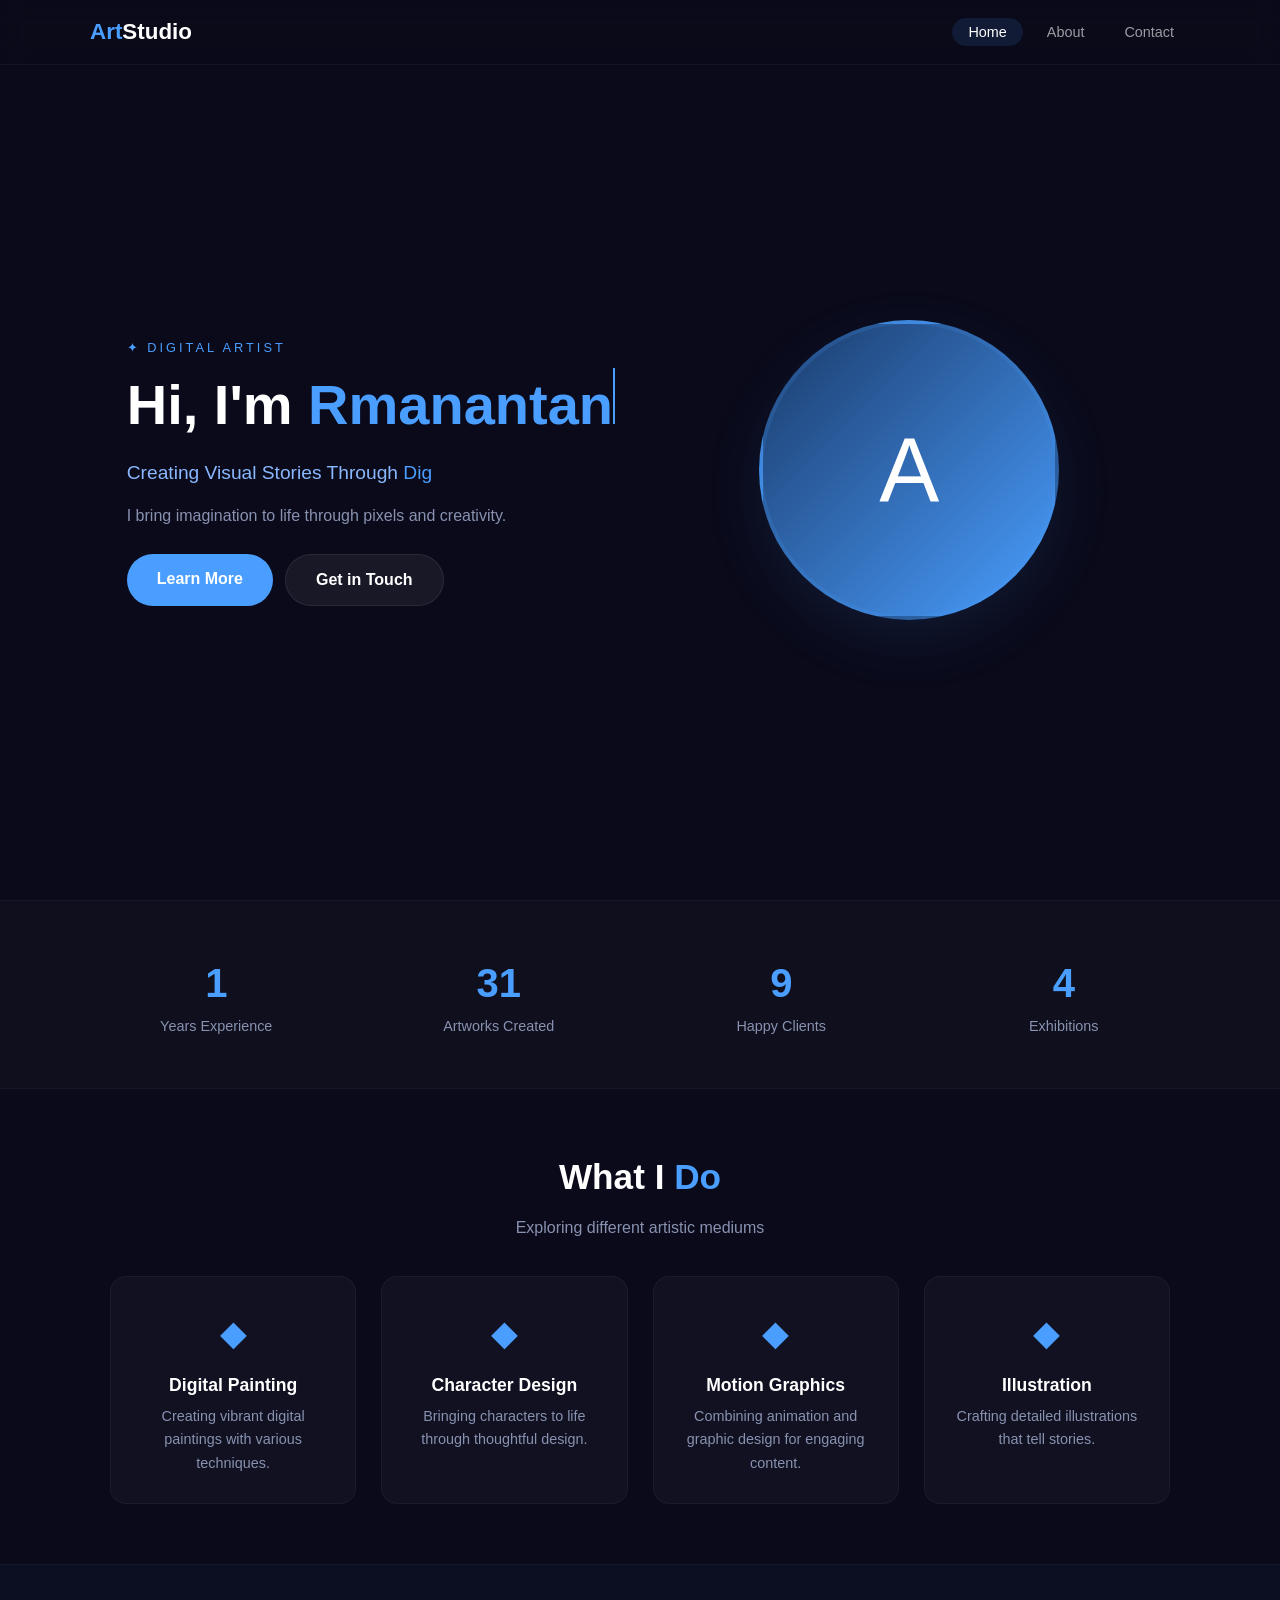
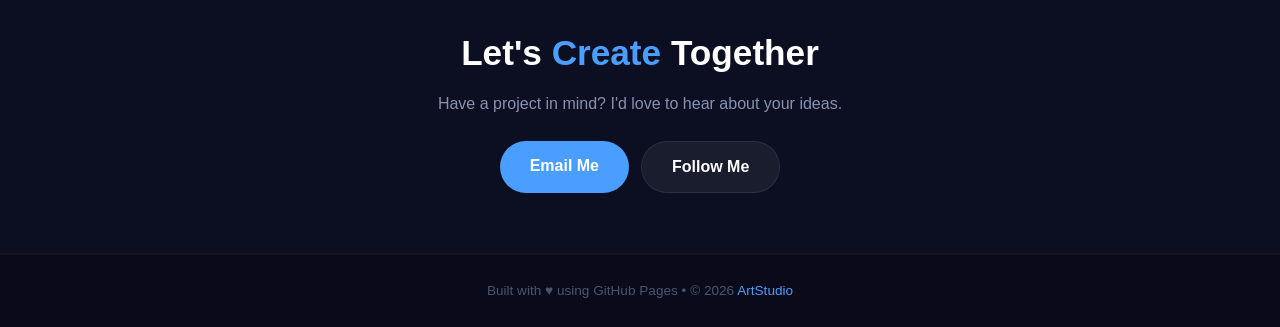
==== index.html @ ec9c3b17 "index.html" ====
<!DOCTYPE html>
<html lang="en">
<head>
    <meta charset="UTF-8" />
    <meta name="viewport" content="width=device-width, initial-scale=1.0"/>
    <title>Digital Artist</title>
    <style>
        /* ===== RESET ===== */
        * { margin: 0; padding: 0; box-sizing: border-box; }
        body {
            font-family: 'Segoe UI', sans-serif;
            background: #0a0a1a;
            color: #fff;
            line-height: 1.6;
        }
        a { text-decoration: none; color: #fff; }
        .container { max-width: 1100px; margin: 0 auto; padding: 0 20px; }

        /* ===== SCROLLBAR ===== */
        ::-webkit-scrollbar { width: 6px; }
        ::-webkit-scrollbar-thumb { background: #4a9eff; border-radius: 10px; }

        /* ===== LOADER ===== */
        .loader {
            position: fixed; inset: 0;
            background: #0a0a1a;
            display: flex; justify-content: center; align-items: center;
            z-index: 9999;
            transition: opacity 0.6s;
        }
        .loader.hidden { opacity: 0; pointer-events: none; }
        .loader span {
            width: 40px; height: 40px;
            border: 3px solid rgba(74,158,255,0.1);
            border-top-color: #4a9eff;
            border-radius: 50%;
            animation: spin 0.8s linear infinite;
        }
        @keyframes spin { to { transform: rotate(360deg); } }

        /* ===== NAV ===== */
        .navbar {
            position: fixed; top: 0; width: 100%;
            padding: 14px 30px;
            background: rgba(10,10,26,0.9);
            backdrop-filter: blur(12px);
            border-bottom: 1px solid rgba(255,255,255,0.04);
            z-index: 100;
            transition: 0.3s;
        }
        .navbar.scrolled { background: rgba(10,10,26,0.98); }
        .nav { display: flex; justify-content: space-between; align-items: center; max-width: 1100px; margin: 0 auto; }
        .logo { font-size: 1.4em; font-weight: 700; }
        .logo span { color: #4a9eff; }
        .nav-links { display: flex; gap: 8px; list-style: none; }
        .nav-links a {
            padding: 6px 16px;
            border-radius: 50px;
            color: rgba(255,255,255,0.6);
            transition: 0.3s;
            font-size: 0.9em;
        }
        .nav-links a:hover, .nav-links a.active {
            color: #fff;
            background: rgba(74,158,255,0.12);
        }

        /* ===== SCROLL PROGRESS ===== */
        .progress {
            position: fixed; top: 0; left: 0;
            width: 0; height: 2px;
            background: #4a9eff;
            z-index: 101;
        }

        /* ===== REVEAL ===== */
        .reveal {
            opacity: 0;
            transform: translateY(30px);
            transition: all 0.6s ease;
        }
        .reveal.visible { opacity: 1; transform: translateY(0); }

        /* ===== FLOAT ===== */
        .float { animation: float 6s ease-in-out infinite; }
        @keyframes float { 0%,100% { transform: translateY(0); } 50% { transform: translateY(-15px); } }

        /* ===== TYPING ===== */
        .cursor {
            display: inline-block;
            width: 2px; height: 1em;
            background: #4a9eff;
            animation: blink 0.8s step-end infinite;
        }
        @keyframes blink { 0%,100% { opacity:1; } 50% { opacity:0; } }

        /* ===== HERO ===== */
        .hero {
            min-height: 100vh;
            display: flex; align-items: center;
            padding: 100px 20px 60px;
        }
        .hero-grid {
            display: grid;
            grid-template-columns: 1fr 1fr;
            gap: 50px;
            align-items: center;
            max-width: 1100px;
            margin: 0 auto;
        }
        .hero h1 { font-size: 3.5em; }
        .hero h1 span { color: #4a9eff; }
        .hero .sub { color: #8ab8ff; font-size: 1.2em; margin: 8px 0 15px; }
        .hero p { color: #8892b0; max-width: 450px; }
        .hero .btns { display: flex; gap: 12px; margin-top: 25px; flex-wrap: wrap; }
        .btn {
            padding: 12px 30px;
            border-radius: 50px;
            font-weight: 600;
            transition: 0.3s;
            display: inline-block;
            border: none;
            cursor: pointer;
        }
        .btn-primary { background: #4a9eff; color: #fff; }
        .btn-primary:hover { transform: translateY(-3px); box-shadow: 0 10px 30px rgba(74,158,255,0.3); }
        .btn-secondary { background: rgba(255,255,255,0.06); color: #fff; border: 1px solid rgba(255,255,255,0.08); }
        .btn-secondary:hover { background: rgba(255,255,255,0.12); transform: translateY(-3px); }
        .avatar {
            width: 300px; height: 300px;
            border-radius: 50%;
            background: linear-gradient(135deg, #1a3a6a, #4a9eff);
            display: flex; justify-content: center; align-items: center;
            font-size: 90px; color: #fff;
            border: 4px solid rgba(74,158,255,0.15);
            box-shadow: 0 20px 60px rgba(74,158,255,0.1);
            margin: 0 auto;
        }

        /* ===== STATS ===== */
        .stats {
            padding: 50px 20px;
            background: rgba(255,255,255,0.02);
            border-top: 1px solid rgba(255,255,255,0.03);
            border-bottom: 1px solid rgba(255,255,255,0.03);
        }
        .stats-grid {
            display: grid;
            grid-template-columns: repeat(4, 1fr);
            gap: 30px;
            max-width: 1100px;
            margin: 0 auto;
            text-align: center;
        }
        .stats-grid h2 { font-size: 2.5em; color: #4a9eff; }
        .stats-grid p { color: #8892b0; font-size: 0.9em; }

        /* ===== FEATURES ===== */
        .features {
            padding: 60px 20px;
            max-width: 1100px;
            margin: 0 auto;
        }
        .features h2 { text-align: center; font-size: 2.2em; margin-bottom: 10px; }
        .features h2 span { color: #4a9eff; }
        .features .sub { text-align: center; color: #8892b0; margin-bottom: 35px; }
        .features-grid {
            display: grid;
            grid-template-columns: repeat(auto-fit, minmax(220px, 1fr));
            gap: 25px;
        }
        .feature {
            background: rgba(255,255,255,0.03);
            padding: 28px;
            border-radius: 16px;
            text-align: center;
            border: 1px solid rgba(255,255,255,0.04);
            transition: 0.3s;
        }
        .feature:hover { transform: translateY(-4px); border-color: rgba(74,158,255,0.15); }
        .feature .icon { font-size: 2.2em; display: block; margin-bottom: 10px; color: #4a9eff; }
        .feature h3 { font-size: 1.1em; margin-bottom: 6px; }
        .feature p { color: #8892b0; font-size: 0.9em; }

        /* ===== CTA ===== */
        .cta {
            padding: 60px 20px;
            background: rgba(74,158,255,0.03);
            border-top: 1px solid rgba(255,255,255,0.03);
            border-bottom: 1px solid rgba(255,255,255,0.03);
            text-align: center;
        }
        .cta h2 { font-size: 2.2em; }
        .cta h2 span { color: #4a9eff; }
        .cta p { color: #8892b0; max-width: 600px; margin: 10px auto 25px; }
        .cta .btns { display: flex; gap: 12px; justify-content: center; flex-wrap: wrap; }

        /* ===== FOOTER ===== */
        footer {
            text-align: center;
            padding: 25px;
            color: #495670;
            font-size: 0.85em;
            border-top: 1px solid rgba(255,255,255,0.03);
        }
        footer a { color: #4a9eff; }

        /* ===== RESPONSIVE ===== */
        @media (max-width: 768px) {
            .hero-grid { grid-template-columns: 1fr; text-align: center; }
            .hero h1 { font-size: 2.5em; }
            .hero p { margin: 0 auto; }
            .hero .btns { justify-content: center; }
            .avatar { width: 200px; height: 200px; font-size: 60px; }
            .stats-grid { grid-template-columns: repeat(2, 1fr); }
            .nav { flex-direction: column; gap: 10px; }
            .nav-links a { padding: 4px 12px; font-size: 0.8em; }
        }
        @media (max-width: 480px) {
            .hero h1 { font-size: 2em; }
            .avatar { width: 160px; height: 160px; font-size: 45px; }
            .stats-grid { grid-template-columns: 1fr; }
            .features-grid { grid-template-columns: 1fr; }
            .hero .btns { flex-direction: column; align-items: center; }
            .hero .btns .btn { width: 100%; max-width: 220px; text-align: center; }
            .cta .btns { flex-direction: column; align-items: center; }
            .cta .btns .btn { width: 100%; max-width: 220px; text-align: center; }
        }
    </style>
</head>
<body>

    <!-- ===== LOADER ===== -->
    <div class="loader" id="loader"><span></span></div>

    <!-- ===== PROGRESS ===== -->
    <div class="progress" id="progress"></div>

    <!-- ===== NAV ===== -->
    <nav class="navbar" id="navbar">
        <div class="nav">
            <a href="index.html" class="logo"><span>Art</span>Studio</a>
            <ul class="nav-links">
                <li><a href="index.html" class="active">Home</a></li>
                <li><a href="#about">About</a></li>
                <li><a href="#contact">Contact</a></li>
            </ul>
        </div>
    </nav>

    <!-- ===== HERO ===== -->
    <section class="hero" id="home">
        <div class="hero-grid">
            <div>
                <span style="color:#4a9eff;font-size:0.8em;letter-spacing:3px;">✦ DIGITAL ARTIST</span>
                <h1>Hi, I'm <span id="name">Rmanantan</span><span class="cursor"></span></h1>
                <p class="sub">Creating Visual Stories Through <span style="color:#4a9eff;" id="role">Digital Art</span></p>
                <p>I bring imagination to life through pixels and creativity.</p>
                <div class="btns">
                    <a href="#about" class="btn btn-primary">Learn More</a>
                    <a href="#contact" class="btn btn-secondary">Get in Touch</a>
                </div>
            </div>
            <div>
                <div class="avatar float">A</div>
            </div>
        </div>
    </section>

    <!-- ===== STATS ===== -->
    <section class="stats reveal">
        <div class="stats-grid">
            <div><h2 class="counter" data-target="5">0</h2><p>Years Experience</p></div>
            <div><h2 class="counter" data-target="120">0</h2><p>Artworks Created</p></div>
            <div><h2 class="counter" data-target="35">0</h2><p>Happy Clients</p></div>
            <div><h2 class="counter" data-target="18">0</h2><p>Exhibitions</p></div>
        </div>
    </section>

    <!-- ===== FEATURES ===== -->
    <section class="features reveal" id="about">
        <h2>What I <span>Do</span></h2>
        <p class="sub">Exploring different artistic mediums</p>
        <div class="features-grid">
            <div class="feature"><span class="icon">◆</span><h3>Digital Painting</h3><p>Creating vibrant digital paintings with various techniques.</p></div>
            <div class="feature"><span class="icon">◆</span><h3>Character Design</h3><p>Bringing characters to life through thoughtful design.</p></div>
            <div class="feature"><span class="icon">◆</span><h3>Motion Graphics</h3><p>Combining animation and graphic design for engaging content.</p></div>
            <div class="feature"><span class="icon">◆</span><h3>Illustration</h3><p>Crafting detailed illustrations that tell stories.</p></div>
        </div>
    </section>

    <!-- ===== CTA ===== -->
    <section class="cta reveal" id="contact">
        <h2>Let's <span>Create</span> Together</h2>
        <p>Have a project in mind? I'd love to hear about your ideas.</p>
        <div class="btns">
            <a href="mailto:your.email@gmail.com" class="btn btn-primary">Email Me</a>
            <a href="https://instagram.com/yourusername" target="_blank" class="btn btn-secondary">Follow Me</a>
        </div>
    </section>

    <!-- ===== FOOTER ===== -->
    <footer>
        <p>Built with &hearts; using GitHub Pages &bull; &copy; 2026 <a href="index.html">ArtStudio</a></p>
    </footer>

    <!-- ============================================
    JAVASCRIPT
    ============================================ -->
    <script>
        // ===== LOADER =====
        window.addEventListener('load', () => {
            setTimeout(() => document.getElementById('loader').classList.add('hidden'), 800);
            initCounters();
            initReveal();
            initTyping();
        });

        // ===== SCROLL PROGRESS & NAV =====
        window.addEventListener('scroll', () => {
            const scrollTop = window.scrollY;
            const docHeight = document.documentElement.scrollHeight - window.innerHeight;
            document.getElementById('progress').style.width = (scrollTop / docHeight * 100) + '%';
            document.getElementById('navbar').classList.toggle('scrolled', scrollTop > 50);
        });

        // ===== TYPING EFFECT =====
        function initTyping() {
            const nameEl = document.getElementById('name');
            const roleEl = document.getElementById('role');
            const nameText = 'Rmanantan';
            const roleText = 'Digital Art';
            let ni = 0, ri = 0;
            nameEl.textContent = '';
            roleEl.textContent = '';
            function typeName() {
                if (ni < nameText.length) {
                    nameEl.textContent += nameText[ni++];
                    setTimeout(typeName, 100);
                } else {
                    setTimeout(typeRole, 300);
                }
            }
            function typeRole() {
                if (ri < roleText.length) {
                    roleEl.textContent += roleText[ri++];
                    setTimeout(typeRole, 80);
                }
            }
            typeName();
        }

        // ===== COUNTERS =====
        function initCounters() {
            const counters = document.querySelectorAll('.counter');
            let animated = false;
            function animate() {
                if (animated) return;
                const stats = document.querySelector('.stats');
                if (stats.getBoundingClientRect().top < window.innerHeight * 0.8) {
                    animated = true;
                    counters.forEach(c => {
                        const target = parseInt(c.dataset.target);
                        const duration = 2000;
                        const start = performance.now();
                        function update(time) {
                            const elapsed = time - start;
                            const progress = Math.min(elapsed / duration, 1);
                            c.textContent = Math.floor(progress * target).toLocaleString();
                            if (progress < 1) requestAnimationFrame(update);
                            else c.textContent = target.toLocaleString();
                        }
                        requestAnimationFrame(update);
                    });
                }
            }
            window.addEventListener('scroll', animate);
            window.addEventListener('load', animate);
        }

        // ===== REVEAL =====
        function initReveal() {
            const els = document.querySelectorAll('.reveal');
            function check() {
                els.forEach(el => {
                    if (el.getBoundingClientRect().top < window.innerHeight * 0.85) {
                        el.classList.add('visible');
                    }
                });
            }
            window.addEventListener('scroll', check);
            window.addEventListener('load', check);
        }

        // ===== SMOOTH SCROLL =====
        document.querySelectorAll('a[href^="#"]').forEach(a => {
            a.addEventListener('click', e => {
                e.preventDefault();
                const target = document.querySelector(a.getAttribute('href'));
                if (target) target.scrollIntoView({ behavior: 'smooth' });
            });
        });

        console.log('🎨 Digital Artist Portfolio loaded!');
    </script>
</body>
</html>
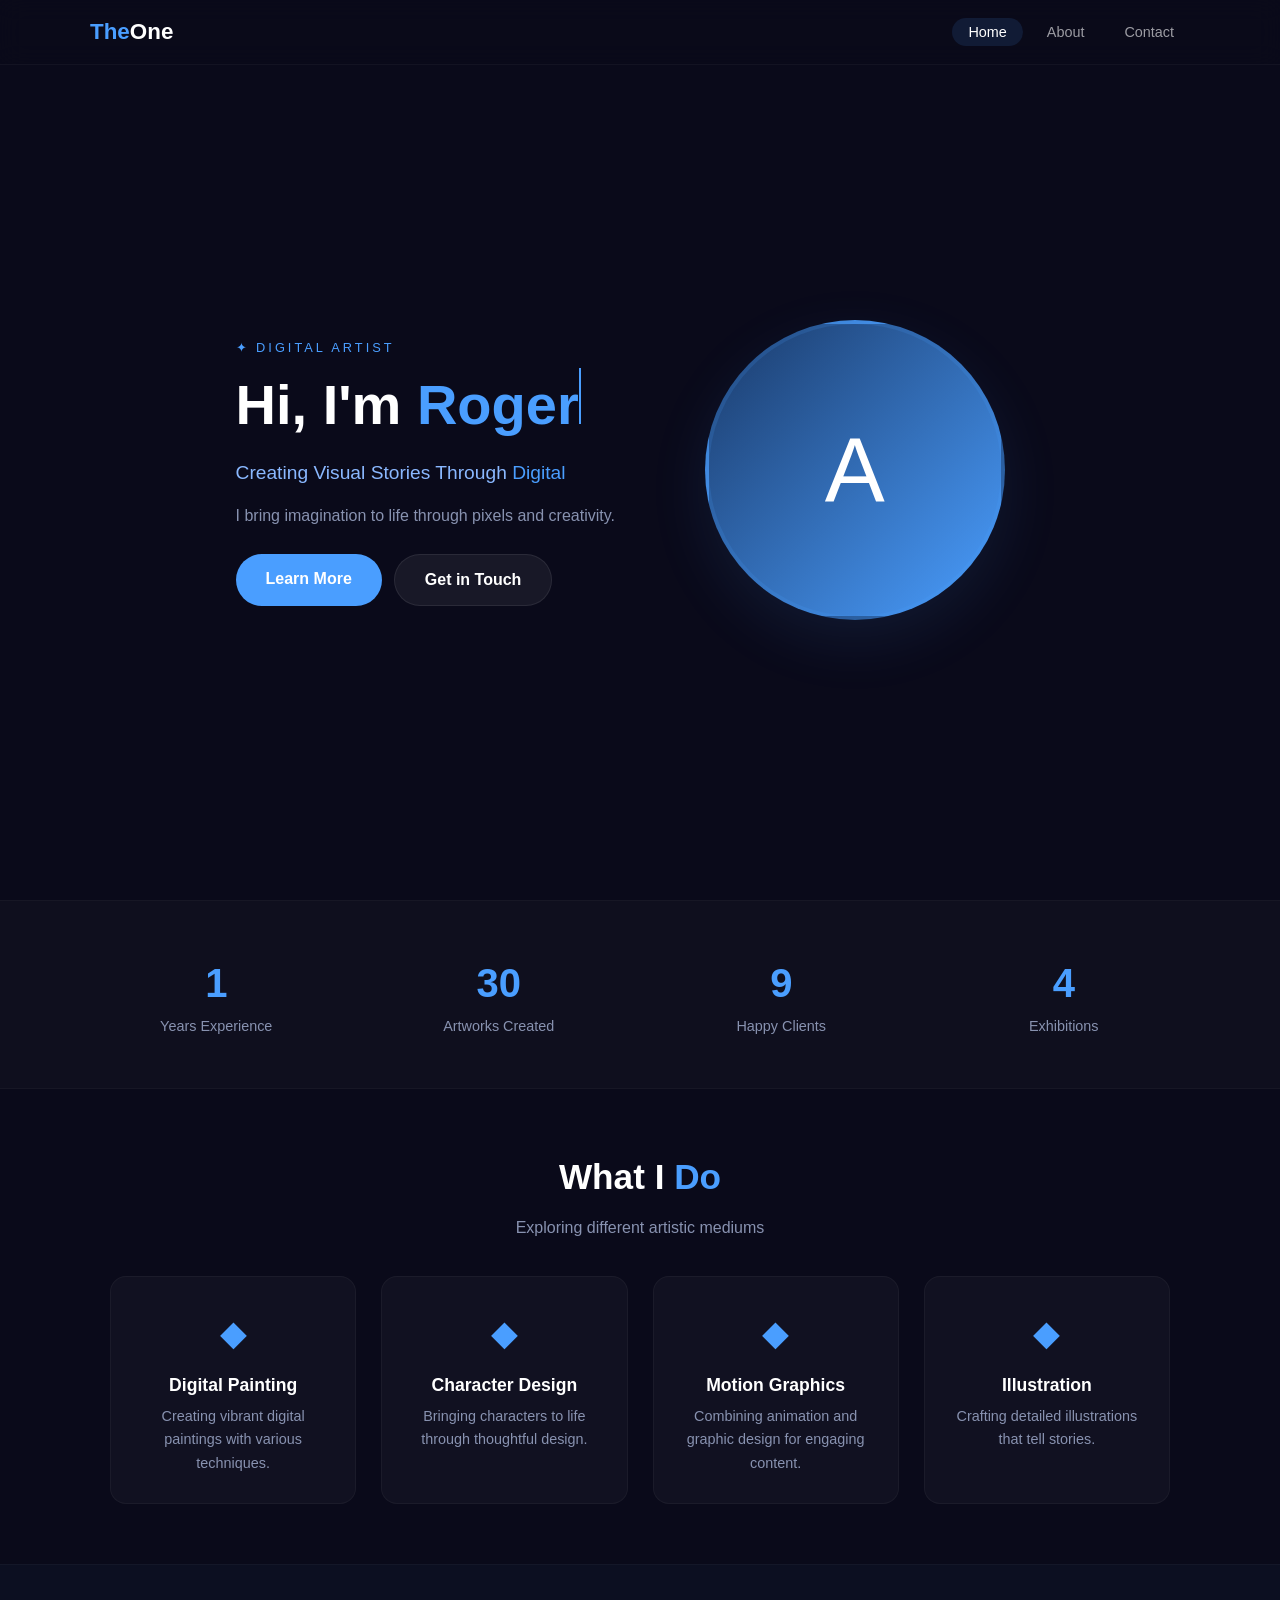
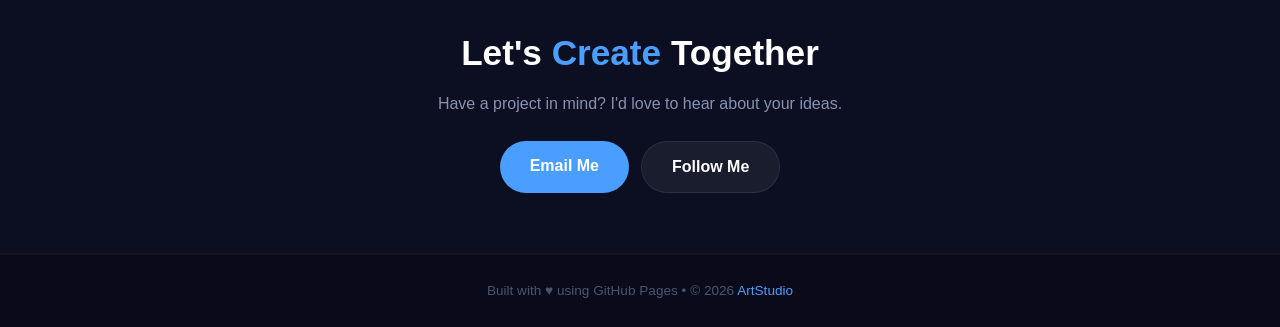
==== commit bcf69fcb: "index.html" ====
--- a/index.html
+++ b/index.html
@@ -239,7 +239,7 @@
     <!-- ===== NAV ===== -->
     <nav class="navbar" id="navbar">
         <div class="nav">
-            <a href="index.html" class="logo"><span>Art</span>Studio</a>
+            <a href="index.html" class="logo"><span>The</span>One</a>
             <ul class="nav-links">
                 <li><a href="index.html" class="active">Home</a></li>
                 <li><a href="#about">About</a></li>
@@ -253,7 +253,7 @@
         <div class="hero-grid">
             <div>
                 <span style="color:#4a9eff;font-size:0.8em;letter-spacing:3px;">✦ DIGITAL ARTIST</span>
-                <h1>Hi, I'm <span id="name">Rmanantan</span><span class="cursor"></span></h1>
+                <h1>Hi, I'm <span id="name">Roger</span><span class="cursor"></span></h1>
                 <p class="sub">Creating Visual Stories Through <span style="color:#4a9eff;" id="role">Digital Art</span></p>
                 <p>I bring imagination to life through pixels and creativity.</p>
                 <div class="btns">
@@ -328,7 +328,7 @@
         function initTyping() {
             const nameEl = document.getElementById('name');
             const roleEl = document.getElementById('role');
-            const nameText = 'Rmanantan';
+            const nameText = 'Roger';
             const roleText = 'Digital Art';
             let ni = 0, ri = 0;
             nameEl.textContent = '';
@@ -401,7 +401,7 @@
             });
         });
 
-        console.log('🎨 Digital Artist Portfolio loaded!');
+        console.log('🎨 Digital Artist ');
     </script>
 </body>
 </html>
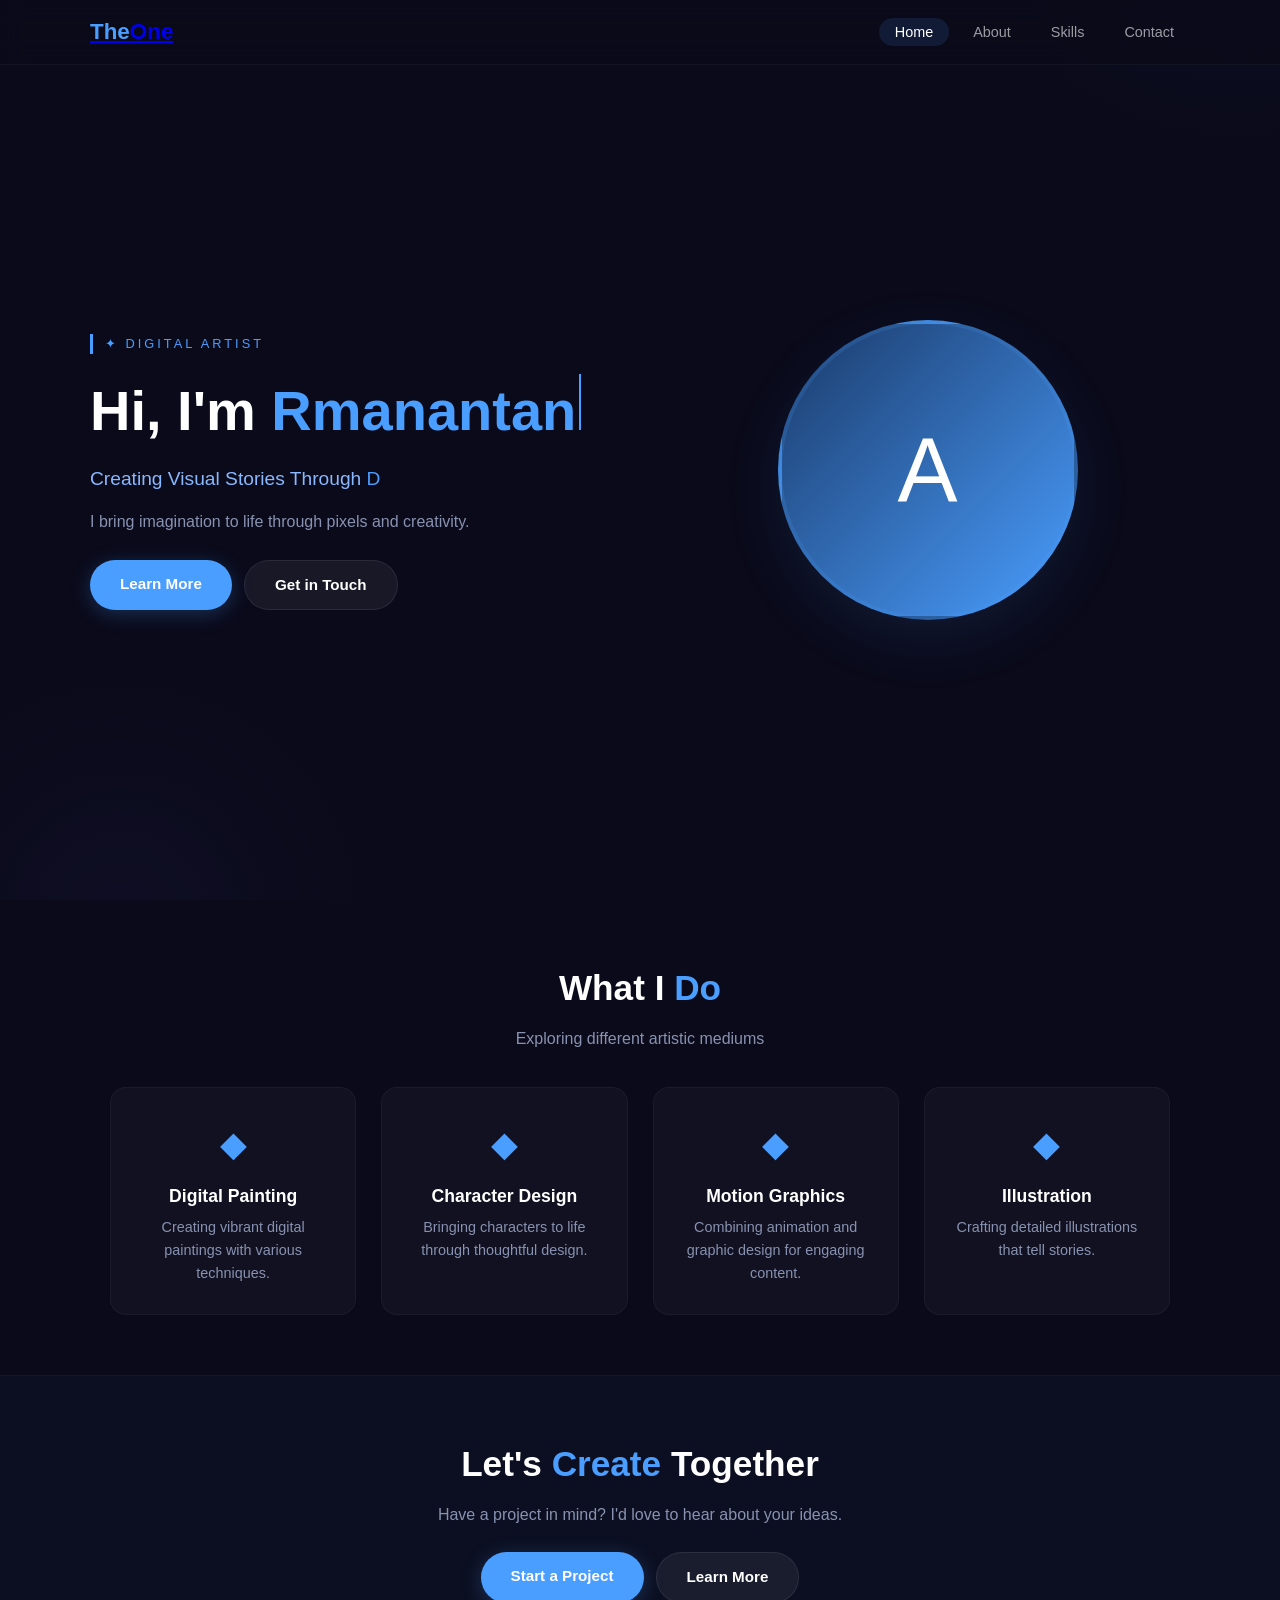
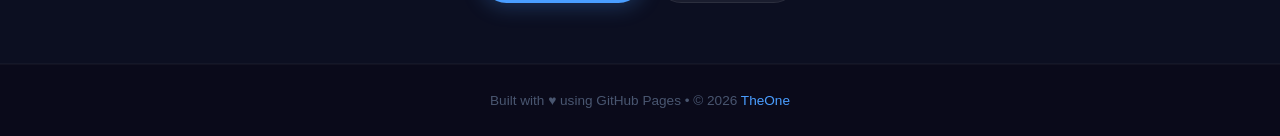
==== commit dc626e20: "index.html" ====
--- a/index.html
+++ b/index.html
@@ -3,40 +3,71 @@
 <head>
     <meta charset="UTF-8" />
     <meta name="viewport" content="width=device-width, initial-scale=1.0"/>
-    <title>Digital Artist</title>
+    <title>Home | Digital Artist</title>
+    <link rel="stylesheet" href="style.css" />
     <style>
-        /* ===== RESET ===== */
-        * { margin: 0; padding: 0; box-sizing: border-box; }
-        body {
-            font-family: 'Segoe UI', sans-serif;
-            background: #0a0a1a;
-            color: #fff;
-            line-height: 1.6;
-        }
-        a { text-decoration: none; color: #fff; }
-        .container { max-width: 1100px; margin: 0 auto; padding: 0 20px; }
-
-        /* ===== SCROLLBAR ===== */
-        ::-webkit-scrollbar { width: 6px; }
-        ::-webkit-scrollbar-thumb { background: #4a9eff; border-radius: 10px; }
-
         /* ===== LOADER ===== */
         .loader {
-            position: fixed; inset: 0;
+            position: fixed;
+            top: 0;
+            left: 0;
+            width: 100%;
+            height: 100%;
             background: #0a0a1a;
-            display: flex; justify-content: center; align-items: center;
+            display: flex;
+            justify-content: center;
+            align-items: center;
             z-index: 9999;
-            transition: opacity 0.6s;
+            transition: opacity 0.6s ease;
         }
         .loader.hidden { opacity: 0; pointer-events: none; }
-        .loader span {
-            width: 40px; height: 40px;
+        .loader-spinner {
+            width: 40px;
+            height: 40px;
             border: 3px solid rgba(74,158,255,0.1);
             border-top-color: #4a9eff;
             border-radius: 50%;
             animation: spin 0.8s linear infinite;
         }
         @keyframes spin { to { transform: rotate(360deg); } }
+
+        /* ===== SCROLL PROGRESS ===== */
+        .scroll-progress {
+            position: fixed;
+            top: 0;
+            left: 0;
+            width: 0;
+            height: 2px;
+            background: #4a9eff;
+            z-index: 1001;
+            transition: width 0.1s;
+        }
+
+        /* ===== REVEAL ===== */
+        .reveal {
+            opacity: 0;
+            transform: translateY(30px);
+            transition: all 0.6s ease;
+        }
+        .reveal.visible { opacity: 1; transform: translateY(0); }
+
+        /* ===== FLOATING ===== */
+        .float { animation: float 6s ease-in-out infinite; }
+        @keyframes float {
+            0%,100% { transform: translateY(0); }
+            50% { transform: translateY(-15px); }
+        }
+
+        /* ===== TYPING CURSOR ===== */
+        .typing-cursor {
+            display: inline-block;
+            width: 2px;
+            height: 1em;
+            background: #4a9eff;
+            margin-left: 3px;
+            animation: blink 0.8s step-end infinite;
+        }
+        @keyframes blink { 0%,100% { opacity:1; } 50% { opacity:0; } }
 
         /* ===== NAV ===== */
         .navbar {
@@ -49,7 +80,10 @@
             transition: 0.3s;
         }
         .navbar.scrolled { background: rgba(10,10,26,0.98); }
-        .nav { display: flex; justify-content: space-between; align-items: center; max-width: 1100px; margin: 0 auto; }
+        .nav {
+            display: flex; justify-content: space-between; align-items: center;
+            max-width: 1100px; margin: 0 auto;
+        }
         .logo { font-size: 1.4em; font-weight: 700; }
         .logo span { color: #4a9eff; }
         .nav-links { display: flex; gap: 8px; list-style: none; }
@@ -59,40 +93,12 @@
             color: rgba(255,255,255,0.6);
             transition: 0.3s;
             font-size: 0.9em;
+            text-decoration: none;
         }
         .nav-links a:hover, .nav-links a.active {
             color: #fff;
             background: rgba(74,158,255,0.12);
         }
-
-        /* ===== SCROLL PROGRESS ===== */
-        .progress {
-            position: fixed; top: 0; left: 0;
-            width: 0; height: 2px;
-            background: #4a9eff;
-            z-index: 101;
-        }
-
-        /* ===== REVEAL ===== */
-        .reveal {
-            opacity: 0;
-            transform: translateY(30px);
-            transition: all 0.6s ease;
-        }
-        .reveal.visible { opacity: 1; transform: translateY(0); }
-
-        /* ===== FLOAT ===== */
-        .float { animation: float 6s ease-in-out infinite; }
-        @keyframes float { 0%,100% { transform: translateY(0); } 50% { transform: translateY(-15px); } }
-
-        /* ===== TYPING ===== */
-        .cursor {
-            display: inline-block;
-            width: 2px; height: 1em;
-            background: #4a9eff;
-            animation: blink 0.8s step-end infinite;
-        }
-        @keyframes blink { 0%,100% { opacity:1; } 50% { opacity:0; } }
 
         /* ===== HERO ===== */
         .hero {
@@ -107,12 +113,23 @@
             align-items: center;
             max-width: 1100px;
             margin: 0 auto;
+            width: 100%;
         }
         .hero h1 { font-size: 3.5em; }
         .hero h1 span { color: #4a9eff; }
         .hero .sub { color: #8ab8ff; font-size: 1.2em; margin: 8px 0 15px; }
         .hero p { color: #8892b0; max-width: 450px; }
         .hero .btns { display: flex; gap: 12px; margin-top: 25px; flex-wrap: wrap; }
+        .badge {
+            display: inline-block;
+            color: #4a9eff;
+            font-size: 0.8em;
+            letter-spacing: 3px;
+            text-transform: uppercase;
+            border-left: 3px solid #4a9eff;
+            padding-left: 12px;
+            margin-bottom: 12px;
+        }
         .btn {
             padding: 12px 30px;
             border-radius: 50px;
@@ -121,6 +138,8 @@
             display: inline-block;
             border: none;
             cursor: pointer;
+            text-decoration: none;
+            font-size: 0.95em;
         }
         .btn-primary { background: #4a9eff; color: #fff; }
         .btn-primary:hover { transform: translateY(-3px); box-shadow: 0 10px 30px rgba(74,158,255,0.3); }
@@ -137,24 +156,6 @@
             margin: 0 auto;
         }
 
-        /* ===== STATS ===== */
-        .stats {
-            padding: 50px 20px;
-            background: rgba(255,255,255,0.02);
-            border-top: 1px solid rgba(255,255,255,0.03);
-            border-bottom: 1px solid rgba(255,255,255,0.03);
-        }
-        .stats-grid {
-            display: grid;
-            grid-template-columns: repeat(4, 1fr);
-            gap: 30px;
-            max-width: 1100px;
-            margin: 0 auto;
-            text-align: center;
-        }
-        .stats-grid h2 { font-size: 2.5em; color: #4a9eff; }
-        .stats-grid p { color: #8892b0; font-size: 0.9em; }
-
         /* ===== FEATURES ===== */
         .features {
             padding: 60px 20px;
@@ -203,7 +204,7 @@
             font-size: 0.85em;
             border-top: 1px solid rgba(255,255,255,0.03);
         }
-        footer a { color: #4a9eff; }
+        footer a { color: #4a9eff; text-decoration: none; }
 
         /* ===== RESPONSIVE ===== */
         @media (max-width: 768px) {
@@ -212,15 +213,13 @@
             .hero p { margin: 0 auto; }
             .hero .btns { justify-content: center; }
             .avatar { width: 200px; height: 200px; font-size: 60px; }
-            .stats-grid { grid-template-columns: repeat(2, 1fr); }
             .nav { flex-direction: column; gap: 10px; }
             .nav-links a { padding: 4px 12px; font-size: 0.8em; }
+            .features-grid { grid-template-columns: 1fr; }
         }
         @media (max-width: 480px) {
             .hero h1 { font-size: 2em; }
             .avatar { width: 160px; height: 160px; font-size: 45px; }
-            .stats-grid { grid-template-columns: 1fr; }
-            .features-grid { grid-template-columns: 1fr; }
             .hero .btns { flex-direction: column; align-items: center; }
             .hero .btns .btn { width: 100%; max-width: 220px; text-align: center; }
             .cta .btns { flex-direction: column; align-items: center; }
@@ -231,10 +230,10 @@
 <body>
 
     <!-- ===== LOADER ===== -->
-    <div class="loader" id="loader"><span></span></div>
+    <div class="loader" id="loader"><span class="loader-spinner"></span></div>
 
     <!-- ===== PROGRESS ===== -->
-    <div class="progress" id="progress"></div>
+    <div class="scroll-progress" id="progress"></div>
 
     <!-- ===== NAV ===== -->
     <nav class="navbar" id="navbar">
@@ -242,23 +241,24 @@
             <a href="index.html" class="logo"><span>The</span>One</a>
             <ul class="nav-links">
                 <li><a href="index.html" class="active">Home</a></li>
-                <li><a href="#about">About</a></li>
-                <li><a href="#contact">Contact</a></li>
+                <li><a href="about.html">About</a></li>
+                <li><a href="skills.html">Skills</a></li>
+                <li><a href="contact.html">Contact</a></li>
             </ul>
         </div>
     </nav>
 
     <!-- ===== HERO ===== -->
-    <section class="hero" id="home">
+    <section class="hero">
         <div class="hero-grid">
             <div>
-                <span style="color:#4a9eff;font-size:0.8em;letter-spacing:3px;">✦ DIGITAL ARTIST</span>
-                <h1>Hi, I'm <span id="name">Roger</span><span class="cursor"></span></h1>
+                <span class="badge">✦ Digital Artist</span>
+                <h1>Hi, I'm <span id="name">Roger</span><span class="typing-cursor"></span></h1>
                 <p class="sub">Creating Visual Stories Through <span style="color:#4a9eff;" id="role">Digital Art</span></p>
                 <p>I bring imagination to life through pixels and creativity.</p>
                 <div class="btns">
-                    <a href="#about" class="btn btn-primary">Learn More</a>
-                    <a href="#contact" class="btn btn-secondary">Get in Touch</a>
+                    <a href="about.html" class="btn btn-primary">Learn More</a>
+                    <a href="contact.html" class="btn btn-secondary">Get in Touch</a>
                 </div>
             </div>
             <div>
@@ -267,18 +267,8 @@
         </div>
     </section>
 
-    <!-- ===== STATS ===== -->
-    <section class="stats reveal">
-        <div class="stats-grid">
-            <div><h2 class="counter" data-target="5">0</h2><p>Years Experience</p></div>
-            <div><h2 class="counter" data-target="120">0</h2><p>Artworks Created</p></div>
-            <div><h2 class="counter" data-target="35">0</h2><p>Happy Clients</p></div>
-            <div><h2 class="counter" data-target="18">0</h2><p>Exhibitions</p></div>
-        </div>
-    </section>
-
     <!-- ===== FEATURES ===== -->
-    <section class="features reveal" id="about">
+    <section class="features reveal">
         <h2>What I <span>Do</span></h2>
         <p class="sub">Exploring different artistic mediums</p>
         <div class="features-grid">
@@ -290,18 +280,18 @@
     </section>
 
     <!-- ===== CTA ===== -->
-    <section class="cta reveal" id="contact">
+    <section class="cta reveal">
         <h2>Let's <span>Create</span> Together</h2>
         <p>Have a project in mind? I'd love to hear about your ideas.</p>
         <div class="btns">
-            <a href="mailto:your.email@gmail.com" class="btn btn-primary">Email Me</a>
-            <a href="https://instagram.com/yourusername" target="_blank" class="btn btn-secondary">Follow Me</a>
+            <a href="contact.html" class="btn btn-primary">Start a Project</a>
+            <a href="about.html" class="btn btn-secondary">Learn More</a>
         </div>
     </section>
 
     <!-- ===== FOOTER ===== -->
     <footer>
-        <p>Built with &hearts; using GitHub Pages &bull; &copy; 2026 <a href="index.html">ArtStudio</a></p>
+        <p>Built with &hearts; using GitHub Pages &bull; &copy; 2026 <a href="index.html">TheOne</a></p>
     </footer>
 
     <!-- ============================================
@@ -311,7 +301,6 @@
         // ===== LOADER =====
         window.addEventListener('load', () => {
             setTimeout(() => document.getElementById('loader').classList.add('hidden'), 800);
-            initCounters();
             initReveal();
             initTyping();
         });
@@ -328,7 +317,7 @@
         function initTyping() {
             const nameEl = document.getElementById('name');
             const roleEl = document.getElementById('role');
-            const nameText = 'Roger';
+            const nameText = 'Rmanantan';
             const roleText = 'Digital Art';
             let ni = 0, ri = 0;
             nameEl.textContent = '';
@@ -350,34 +339,6 @@
             typeName();
         }
 
-        // ===== COUNTERS =====
-        function initCounters() {
-            const counters = document.querySelectorAll('.counter');
-            let animated = false;
-            function animate() {
-                if (animated) return;
-                const stats = document.querySelector('.stats');
-                if (stats.getBoundingClientRect().top < window.innerHeight * 0.8) {
-                    animated = true;
-                    counters.forEach(c => {
-                        const target = parseInt(c.dataset.target);
-                        const duration = 2000;
-                        const start = performance.now();
-                        function update(time) {
-                            const elapsed = time - start;
-                            const progress = Math.min(elapsed / duration, 1);
-                            c.textContent = Math.floor(progress * target).toLocaleString();
-                            if (progress < 1) requestAnimationFrame(update);
-                            else c.textContent = target.toLocaleString();
-                        }
-                        requestAnimationFrame(update);
-                    });
-                }
-            }
-            window.addEventListener('scroll', animate);
-            window.addEventListener('load', animate);
-        }
-
         // ===== REVEAL =====
         function initReveal() {
             const els = document.querySelectorAll('.reveal');
@@ -401,7 +362,8 @@
             });
         });
 
-        console.log('🎨 Digital Artist ');
+        console.log('🎨 Digital Artist!');
     </script>
+
 </body>
 </html>
--- a/style.css
+++ b/style.css
@@ -0,0 +1,770 @@
+/* ========================================
+   THEONE — Personal Portfolio
+   REVDev-Inspired Design
+   ======================================== */
+
+/* ===== RESET & BASE ===== */
+* {
+    margin: 0;
+    padding: 0;
+    box-sizing: border-box;
+}
+
+html {
+    scroll-behavior: smooth;
+}
+
+body {
+    font-family: 'Segoe UI', Tahoma, Geneva, Verdana, sans-serif;
+    background: #0a0a1a;
+    min-height: 100vh;
+    color: #fff;
+    line-height: 1.6;
+    overflow-x: hidden;
+}
+
+/* ===== SCROLLBAR ===== */
+::-webkit-scrollbar {
+    width: 8px;
+}
+::-webkit-scrollbar-track {
+    background: rgba(255, 255, 255, 0.03);
+}
+::-webkit-scrollbar-thumb {
+    background: linear-gradient(135deg, #4a9eff, #6c5ce7);
+    border-radius: 10px;
+}
+
+/* ===== SELECTION ===== */
+::selection {
+    background: #6c5ce7;
+    color: #fff;
+}
+
+/* ===== UTILITY ===== */
+.container {
+    max-width: 1100px;
+    margin: 0 auto;
+    padding: 0 20px;
+}
+
+.section-padding {
+    padding: 80px 20px;
+}
+
+.text-center {
+    text-align: center;
+}
+
+.highlight {
+    background: linear-gradient(135deg, #4a9eff, #6c5ce7);
+    -webkit-background-clip: text;
+    -webkit-text-fill-color: transparent;
+    background-clip: text;
+}
+
+.gradient-text {
+    background: linear-gradient(135deg, #4a9eff, #6c5ce7, #f093fb);
+    -webkit-background-clip: text;
+    -webkit-text-fill-color: transparent;
+    background-clip: text;
+}
+
+/* ===== NAVIGATION ===== */
+.navbar {
+    background: rgba(10, 10, 26, 0.92);
+    backdrop-filter: blur(20px);
+    padding: 18px 30px;
+    border-bottom: 1px solid rgba(255, 255, 255, 0.04);
+    position: fixed;
+    top: 0;
+    width: 100%;
+    z-index: 1000;
+    transition: all 0.3s;
+}
+
+.navbar.scrolled {
+    background: rgba(10, 10, 26, 0.98);
+    box-shadow: 0 5px 40px rgba(0, 0, 0, 0.4);
+}
+
+.nav-container {
+    max-width: 1100px;
+    margin: 0 auto;
+    display: flex;
+    justify-content: space-between;
+    align-items: center;
+}
+
+.nav-logo {
+    font-size: 1.6em;
+    font-weight: 700;
+    color: #fff;
+    text-decoration: none;
+    letter-spacing: 1px;
+}
+
+.nav-logo span {
+    background: linear-gradient(135deg, #4a9eff, #6c5ce7);
+    -webkit-background-clip: text;
+    -webkit-text-fill-color: transparent;
+    background-clip: text;
+}
+
+.nav-menu {
+    display: flex;
+    list-style: none;
+    gap: 8px;
+}
+
+.nav-menu a {
+    color: rgba(255, 255, 255, 0.6);
+    text-decoration: none;
+    padding: 8px 20px;
+    border-radius: 50px;
+    transition: all 0.3s;
+    font-size: 0.9em;
+    cursor: pointer;
+    font-weight: 500;
+}
+
+.nav-menu a:hover {
+    color: #fff;
+    background: rgba(74, 158, 255, 0.08);
+}
+
+.nav-menu a.active {
+    color: #fff;
+    background: linear-gradient(135deg, rgba(74, 158, 255, 0.15), rgba(108, 92, 231, 0.15));
+    border: 1px solid rgba(74, 158, 255, 0.15);
+}
+
+/* ===== HERO SECTION ===== */
+.hero {
+    min-height: 100vh;
+    display: flex;
+    align-items: center;
+    justify-content: center;
+    padding: 100px 20px 80px;
+    position: relative;
+    overflow: hidden;
+}
+
+.hero::before {
+    content: '';
+    position: absolute;
+    top: -50%;
+    right: -20%;
+    width: 600px;
+    height: 600px;
+    background: radial-gradient(circle, rgba(74, 158, 255, 0.05), transparent 70%);
+    border-radius: 50%;
+    pointer-events: none;
+}
+
+.hero::after {
+    content: '';
+    position: absolute;
+    bottom: -30%;
+    left: -10%;
+    width: 500px;
+    height: 500px;
+    background: radial-gradient(circle, rgba(108, 92, 231, 0.05), transparent 70%);
+    border-radius: 50%;
+    pointer-events: none;
+}
+
+.hero-container {
+    display: grid;
+    grid-template-columns: 1fr 1fr;
+    gap: 60px;
+    max-width: 1100px;
+    width: 100%;
+    align-items: center;
+    position: relative;
+    z-index: 1;
+}
+
+.hero-content {
+    animation: fadeInLeft 0.8s ease;
+}
+
+@keyframes fadeInLeft {
+    from {
+        opacity: 0;
+        transform: translateX(-30px);
+    }
+    to {
+        opacity: 1;
+        transform: translateX(0);
+    }
+}
+
+.hero-badge {
+    display: inline-block;
+    color: #4a9eff;
+    font-size: 0.8em;
+    margin-bottom: 15px;
+    letter-spacing: 3px;
+    text-transform: uppercase;
+    border-left: 3px solid #4a9eff;
+    padding-left: 12px;
+    font-weight: 600;
+}
+
+.hero-content .greeting {
+    font-size: 1.1em;
+    color: #8892b0;
+    margin-bottom: 5px;
+    font-weight: 300;
+}
+
+.hero-content h1 {
+    font-size: 4em;
+    margin-bottom: 5px;
+    line-height: 1.1;
+    font-weight: 700;
+}
+
+.hero-content h1 .highlight {
+    font-size: 1em;
+}
+
+.hero-content .subtitle {
+    color: #8ab8ff;
+    font-size: 1.3em;
+    margin-bottom: 20px;
+    font-weight: 300;
+    letter-spacing: 1px;
+}
+
+.hero-content p {
+    color: #8892b0;
+    font-size: 1.05em;
+    margin-bottom: 30px;
+    max-width: 500px;
+    line-height: 1.8;
+}
+
+.hero-buttons {
+    display: flex;
+    gap: 15px;
+    flex-wrap: wrap;
+}
+
+.btn {
+    padding: 14px 34px;
+    border-radius: 50px;
+    text-decoration: none;
+    font-weight: 600;
+    transition: all 0.3s;
+    display: inline-block;
+    border: none;
+    cursor: pointer;
+    font-size: 0.95em;
+}
+
+.btn-primary {
+    background: linear-gradient(135deg, #4a9eff, #6c5ce7);
+    color: #fff;
+    box-shadow: 0 4px 20px rgba(74, 158, 255, 0.25);
+}
+
+.btn-primary:hover {
+    transform: translateY(-3px);
+    box-shadow: 0 10px 40px rgba(74, 158, 255, 0.35);
+}
+
+.btn-secondary {
+    background: rgba(255, 255, 255, 0.05);
+    color: #fff;
+    border: 1px solid rgba(255, 255, 255, 0.1);
+}
+
+.btn-secondary:hover {
+    background: rgba(255, 255, 255, 0.1);
+    transform: translateY(-3px);
+}
+
+.btn-download {
+    background: transparent;
+    color: #fff;
+    border: 2px solid rgba(255, 255, 255, 0.15);
+    padding: 12px 30px;
+    border-radius: 50px;
+    text-decoration: none;
+    font-weight: 600;
+    transition: all 0.3s;
+    display: inline-block;
+    cursor: pointer;
+    font-size: 0.95em;
+}
+
+.btn-download:hover {
+    border-color: #4a9eff;
+    background: rgba(74, 158, 255, 0.08);
+    transform: translateY(-3px);
+}
+
+.hero-image {
+    display: flex;
+    justify-content: center;
+    align-items: center;
+    animation: fadeInRight 0.8s ease;
+}
+
+@keyframes fadeInRight {
+    from {
+        opacity: 0;
+        transform: translateX(30px);
+    }
+    to {
+        opacity: 1;
+        transform: translateX(0);
+    }
+}
+
+.hero-avatar {
+    width: 380px;
+    height: 380px;
+    border-radius: 50%;
+    background: linear-gradient(135deg, #1a2a4a, #2a1a5a);
+    display: flex;
+    justify-content: center;
+    align-items: center;
+    font-size: 120px;
+    font-weight: 700;
+    color: #fff;
+    border: 4px solid rgba(74, 158, 255, 0.15);
+    box-shadow: 0 20px 60px rgba(74, 158, 255, 0.1);
+    position: relative;
+    overflow: hidden;
+}
+
+.hero-avatar::before {
+    content: '';
+    position: absolute;
+    inset: -2px;
+    border-radius: 50%;
+    background: linear-gradient(135deg, #4a9eff, #6c5ce7, #4a9eff);
+    background-size: 300% 300%;
+    z-index: -1;
+    animation: gradientBorder 4s ease-in-out infinite;
+}
+
+@keyframes gradientBorder {
+    0%, 100% {
+        background-position: 0% 50%;
+    }
+    50% {
+        background-position: 100% 50%;
+    }
+}
+
+/* ===== PORTFOLIO SECTION ===== */
+.portfolio {
+    padding: 80px 20px;
+    max-width: 1100px;
+    margin: 0 auto;
+}
+
+.portfolio h2 {
+    text-align: center;
+    font-size: 2.8em;
+    margin-bottom: 10px;
+    font-weight: 700;
+}
+
+.portfolio .subtitle {
+    text-align: center;
+    color: #8892b0;
+    margin-bottom: 50px;
+    font-size: 1.1em;
+    font-weight: 300;
+}
+
+.portfolio-grid {
+    display: grid;
+    grid-template-columns: repeat(auto-fit, minmax(300px, 1fr));
+    gap: 30px;
+}
+
+.portfolio-box {
+    background: rgba(255, 255, 255, 0.03);
+    border-radius: 20px;
+    overflow: hidden;
+    border: 1px solid rgba(255, 255, 255, 0.04);
+    transition: all 0.4s;
+    position: relative;
+}
+
+.portfolio-box:hover {
+    transform: translateY(-8px);
+    border-color: rgba(74, 158, 255, 0.15);
+    box-shadow: 0 20px 50px rgba(0, 0, 0, 0.3);
+}
+
+.portfolio-box .portfolio-image {
+    width: 100%;
+    height: 220px;
+    background: linear-gradient(135deg, #1a2a4a, #2a1a5a);
+    display: flex;
+    justify-content: center;
+    align-items: center;
+    font-size: 3em;
+    color: rgba(255, 255, 255, 0.1);
+    position: relative;
+    overflow: hidden;
+}
+
+.portfolio-box .portfolio-image .placeholder-icon {
+    font-size: 4em;
+    color: rgba(74, 158, 255, 0.15);
+}
+
+.portfolio-box .portfolio-image img {
+    width: 100%;
+    height: 100%;
+    object-fit: cover;
+}
+
+.portfolio-layer {
+    padding: 25px 25px 30px;
+}
+
+.portfolio-layer h4 {
+    font-size: 1.2em;
+    margin-bottom: 8px;
+    color: #fff;
+    font-weight: 600;
+}
+
+.portfolio-layer p {
+    color: #8892b0;
+    font-size: 0.95em;
+    line-height: 1.7;
+    font-weight: 300;
+}
+
+.portfolio-layer .tags {
+    display: flex;
+    flex-wrap: wrap;
+    gap: 8px;
+    margin-top: 12px;
+}
+
+.portfolio-layer .tags span {
+    background: rgba(74, 158, 255, 0.08);
+    color: #8ab8ff;
+    padding: 4px 14px;
+    border-radius: 50px;
+    font-size: 0.75em;
+    border: 1px solid rgba(74, 158, 255, 0.06);
+}
+
+/* ===== STATS SECTION ===== */
+.stats {
+    background: rgba(255, 255, 255, 0.02);
+    border-top: 1px solid rgba(255, 255, 255, 0.03);
+    border-bottom: 1px solid rgba(255, 255, 255, 0.03);
+    padding: 60px 20px;
+}
+
+.stats-container {
+    max-width: 1100px;
+    margin: 0 auto;
+    display: grid;
+    grid-template-columns: repeat(3, 1fr);
+    gap: 40px;
+    text-align: center;
+}
+
+.stat-item h2 {
+    font-size: 2.8em;
+    font-weight: 700;
+    background: linear-gradient(135deg, #4a9eff, #6c5ce7);
+    -webkit-background-clip: text;
+    -webkit-text-fill-color: transparent;
+    background-clip: text;
+}
+
+.stat-item p {
+    color: #8892b0;
+    font-size: 0.9em;
+    margin-top: 5px;
+    font-weight: 300;
+    letter-spacing: 1px;
+}
+
+/* ===== ABOUT SECTION ===== */
+.about {
+    padding: 80px 20px;
+    max-width: 1100px;
+    margin: 0 auto;
+    display: grid;
+    grid-template-columns: 1fr 1fr;
+    gap: 60px;
+    align-items: center;
+}
+
+.about-content h2 {
+    font-size: 2.8em;
+    margin-bottom: 10px;
+    font-weight: 700;
+}
+
+.about-content .tagline {
+    color: #8ab8ff;
+    font-size: 1.2em;
+    margin-bottom: 20px;
+    font-weight: 300;
+    letter-spacing: 1px;
+}
+
+.about-content p {
+    color: #8892b0;
+    font-size: 1.05em;
+    line-height: 1.8;
+    margin-bottom: 15px;
+}
+
+.about-image {
+    display: flex;
+    justify-content: center;
+    align-items: center;
+}
+
+.about-avatar {
+    width: 300px;
+    height: 300px;
+    border-radius: 50%;
+    background: linear-gradient(135deg, #1a2a4a, #2a1a5a);
+    display: flex;
+    justify-content: center;
+    align-items: center;
+    font-size: 80px;
+    font-weight: 700;
+    color: #fff;
+    border: 4px solid rgba(74, 158, 255, 0.1);
+    box-shadow: 0 20px 60px rgba(74, 158, 255, 0.05);
+    position: relative;
+}
+
+.about-avatar::before {
+    content: '';
+    position: absolute;
+    inset: -2px;
+    border-radius: 50%;
+    background: linear-gradient(135deg, #4a9eff, #6c5ce7, #4a9eff);
+    background-size: 300% 300%;
+    z-index: -1;
+    animation: gradientBorder 4s ease-in-out infinite;
+}
+
+/* ===== CONTACT SECTION ===== */
+.contact {
+    padding: 80px 20px;
+    max-width: 800px;
+    margin: 0 auto;
+}
+
+.contact h2 {
+    text-align: center;
+    font-size: 2.8em;
+    margin-bottom: 10px;
+    font-weight: 700;
+}
+
+.contact .subtitle {
+    text-align: center;
+    color: #8892b0;
+    margin-bottom: 40px;
+    font-size: 1.1em;
+    font-weight: 300;
+}
+
+.contact-form {
+    background: rgba(255, 255, 255, 0.03);
+    border-radius: 24px;
+    padding: 50px;
+    border: 1px solid rgba(255, 255, 255, 0.04);
+}
+
+.contact-form .form-group {
+    margin-bottom: 20px;
+}
+
+.contact-form .form-group label {
+    display: block;
+    color: #8ab8ff;
+    margin-bottom: 8px;
+    font-size: 0.9em;
+    font-weight: 500;
+}
+
+.contact-form .form-group input,
+.contact-form .form-group textarea {
+    width: 100%;
+    padding: 14px 18px;
+    border-radius: 12px;
+    border: 1px solid rgba(255, 255, 255, 0.06);
+    background: rgba(255, 255, 255, 0.03);
+    color: #fff;
+    font-size: 1em;
+    font-family: inherit;
+    transition: all 0.3s;
+}
+
+.contact-form .form-group input:focus,
+.contact-form .form-group textarea:focus {
+    outline: none;
+    border-color: #4a9eff;
+    background: rgba(74, 158, 255, 0.05);
+    box-shadow: 0 0 20px rgba(74, 158, 255, 0.05);
+}
+
+.contact-form .form-group input::placeholder,
+.contact-form .form-group textarea::placeholder {
+    color: rgba(255, 255, 255, 0.2);
+}
+
+.contact-form .form-group textarea {
+    resize: vertical;
+    min-height: 140px;
+}
+
+/* ===== FOOTER ===== */
+footer {
+    text-align: center;
+    padding: 30px 20px;
+    color: #495670;
+    font-size: 0.85em;
+    border-top: 1px solid rgba(255, 255, 255, 0.03);
+}
+
+footer a {
+    color: #4a9eff;
+    text-decoration: none;
+}
+
+footer a:hover {
+    text-decoration: underline;
+}
+
+/* ========================================
+   RESPONSIVE
+   ======================================== */
+
+@media (max-width: 968px) {
+    .hero-container {
+        grid-template-columns: 1fr;
+        text-align: center;
+    }
+
+    .hero-content p {
+        margin: 0 auto 30px;
+    }
+
+    .hero-buttons {
+        justify-content: center;
+    }
+
+    .hero-avatar {
+        width: 260px;
+        height: 260px;
+        font-size: 80px;
+    }
+
+    .about {
+        grid-template-columns: 1fr;
+        text-align: center;
+    }
+
+    .about-content p {
+        margin: 0 auto 15px;
+        max-width: 600px;
+    }
+
+    .about-avatar {
+        width: 220px;
+        height: 220px;
+        font-size: 55px;
+    }
+
+    .stats-container {
+        grid-template-columns: repeat(3, 1fr);
+    }
+}
+
+@media (max-width: 768px) {
+    .nav-container {
+        flex-direction: column;
+        gap: 10px;
+    }
+
+    .nav-menu {
+        gap: 5px;
+        flex-wrap: wrap;
+        justify-content: center;
+    }
+
+    .nav-menu a {
+        padding: 6px 14px;
+        font-size: 0.8em;
+    }
+
+    .hero-content h1 {
+        font-size: 2.8em;
+    }
+
+    .hero-avatar {
+        width: 200px;
+        height: 200px;
+        font-size: 60px;
+    }
+
+    .portfolio-grid {
+        grid-template-columns: 1fr;
+    }
+
+    .stats-container {
+        grid-template-columns: 1fr;
+        gap: 20px;
+    }
+
+    .contact-form {
+        padding: 30px 20px;
+    }
+}
+
+@media (max-width: 480px) {
+    .hero-content h1 {
+        font-size: 2.2em;
+    }
+
+    .hero-buttons {
+        flex-direction: column;
+        align-items: center;
+    }
+
+    .hero-buttons .btn {
+        width: 100%;
+        max-width: 250px;
+    }
+
+    .hero-avatar {
+        width: 160px;
+        height: 160px;
+        font-size: 45px;
+    }
+
+    .about-avatar {
+        width: 160px;
+        height: 160px;
+        font-size: 40px;
+    }
+
+    .portfolio-box .portfolio-image {
+        height: 160px;
+    }
+   }
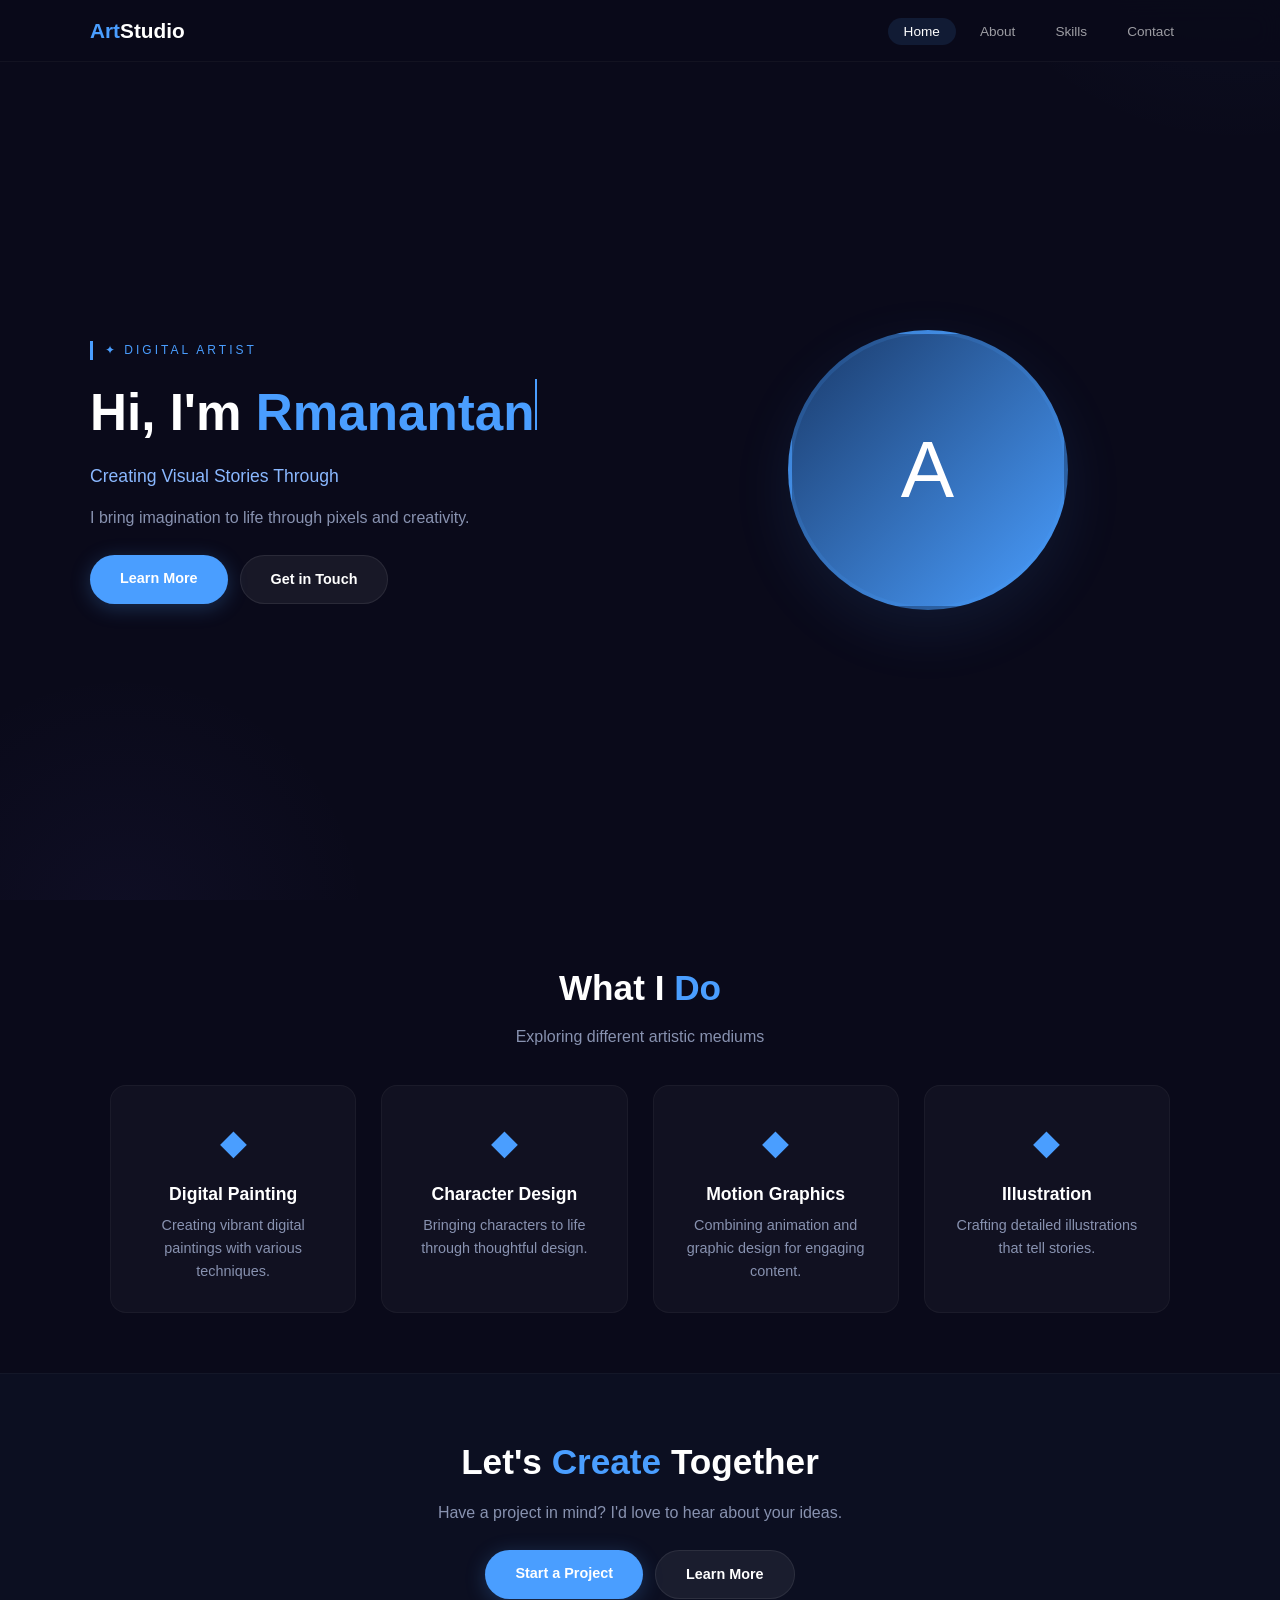
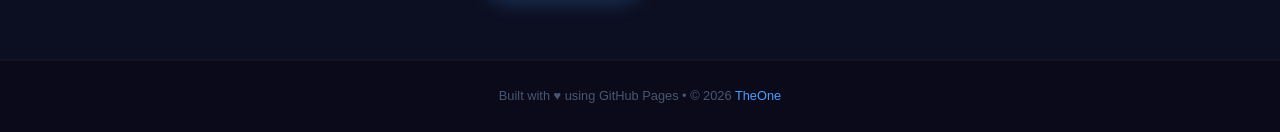
==== commit 27b7ea5e: "index.html" ====
--- a/index.html
+++ b/index.html
@@ -6,42 +6,62 @@
     <title>Home | Digital Artist</title>
     <link rel="stylesheet" href="style.css" />
     <style>
-        /* ===== LOADER ===== */
-        .loader {
-            position: fixed;
-            top: 0;
-            left: 0;
-            width: 100%;
-            height: 100%;
+        /* ===== RESET ===== */
+        * { margin: 0; padding: 0; box-sizing: border-box; }
+        body {
+            font-family: 'Segoe UI', sans-serif;
             background: #0a0a1a;
-            display: flex;
-            justify-content: center;
-            align-items: center;
-            z-index: 9999;
-            transition: opacity 0.6s ease;
-        }
-        .loader.hidden { opacity: 0; pointer-events: none; }
-        .loader-spinner {
-            width: 40px;
-            height: 40px;
-            border: 3px solid rgba(74,158,255,0.1);
-            border-top-color: #4a9eff;
-            border-radius: 50%;
-            animation: spin 0.8s linear infinite;
-        }
-        @keyframes spin { to { transform: rotate(360deg); } }
-
-        /* ===== SCROLL PROGRESS ===== */
-        .scroll-progress {
-            position: fixed;
-            top: 0;
-            left: 0;
-            width: 0;
-            height: 2px;
+            color: #fff;
+            line-height: 1.6;
+        }
+        a { text-decoration: none; color: #fff; }
+
+        /* ===== SCROLLBAR ===== */
+        ::-webkit-scrollbar { width: 6px; }
+        ::-webkit-scrollbar-thumb { background: #4a9eff; border-radius: 10px; }
+
+        /* ===== NAV ===== */
+        .navbar {
+            position: fixed; top: 0; width: 100%;
+            padding: 14px 30px;
+            background: rgba(10,10,26,0.92);
+            backdrop-filter: blur(12px);
+            border-bottom: 1px solid rgba(255,255,255,0.04);
+            z-index: 100;
+            transition: 0.3s;
+        }
+        .navbar.scrolled { background: rgba(10,10,26,0.98); }
+        .nav {
+            display: flex; justify-content: space-between; align-items: center;
+            max-width: 1100px; margin: 0 auto;
+        }
+        .logo { font-size: 1.3em; font-weight: 700; }
+        .logo span { color: #4a9eff; }
+        .nav-links { display: flex; gap: 8px; list-style: none; flex-wrap: wrap; }
+        .nav-links a {
+            padding: 6px 16px;
+            border-radius: 50px;
+            color: rgba(255,255,255,0.6);
+            transition: 0.3s;
+            font-size: 0.85em;
+        }
+        .nav-links a:hover, .nav-links a.active {
+            color: #fff;
+            background: rgba(74,158,255,0.12);
+        }
+
+        /* ===== TYPING CURSOR ===== */
+        .cursor {
+            display: inline-block;
+            width: 2px; height: 1em;
             background: #4a9eff;
-            z-index: 1001;
-            transition: width 0.1s;
-        }
+            animation: blink 0.8s step-end infinite;
+        }
+        @keyframes blink { 0%,100% { opacity:1; } 50% { opacity:0; } }
+
+        /* ===== FLOAT ===== */
+        .float { animation: float 6s ease-in-out infinite; }
+        @keyframes float { 0%,100% { transform: translateY(0); } 50% { transform: translateY(-15px); } }
 
         /* ===== REVEAL ===== */
         .reveal {
@@ -51,54 +71,21 @@
         }
         .reveal.visible { opacity: 1; transform: translateY(0); }
 
-        /* ===== FLOATING ===== */
-        .float { animation: float 6s ease-in-out infinite; }
-        @keyframes float {
-            0%,100% { transform: translateY(0); }
-            50% { transform: translateY(-15px); }
-        }
-
-        /* ===== TYPING CURSOR ===== */
-        .typing-cursor {
+        /* ===== BUTTONS ===== */
+        .btn {
+            padding: 12px 30px;
+            border-radius: 50px;
+            font-weight: 600;
+            transition: 0.3s;
             display: inline-block;
-            width: 2px;
-            height: 1em;
-            background: #4a9eff;
-            margin-left: 3px;
-            animation: blink 0.8s step-end infinite;
-        }
-        @keyframes blink { 0%,100% { opacity:1; } 50% { opacity:0; } }
-
-        /* ===== NAV ===== */
-        .navbar {
-            position: fixed; top: 0; width: 100%;
-            padding: 14px 30px;
-            background: rgba(10,10,26,0.9);
-            backdrop-filter: blur(12px);
-            border-bottom: 1px solid rgba(255,255,255,0.04);
-            z-index: 100;
-            transition: 0.3s;
-        }
-        .navbar.scrolled { background: rgba(10,10,26,0.98); }
-        .nav {
-            display: flex; justify-content: space-between; align-items: center;
-            max-width: 1100px; margin: 0 auto;
-        }
-        .logo { font-size: 1.4em; font-weight: 700; }
-        .logo span { color: #4a9eff; }
-        .nav-links { display: flex; gap: 8px; list-style: none; }
-        .nav-links a {
-            padding: 6px 16px;
-            border-radius: 50px;
-            color: rgba(255,255,255,0.6);
-            transition: 0.3s;
+            border: none;
+            cursor: pointer;
             font-size: 0.9em;
-            text-decoration: none;
-        }
-        .nav-links a:hover, .nav-links a.active {
-            color: #fff;
-            background: rgba(74,158,255,0.12);
-        }
+        }
+        .btn-primary { background: #4a9eff; color: #fff; }
+        .btn-primary:hover { transform: translateY(-3px); box-shadow: 0 10px 30px rgba(74,158,255,0.3); }
+        .btn-secondary { background: rgba(255,255,255,0.06); color: #fff; border: 1px solid rgba(255,255,255,0.08); }
+        .btn-secondary:hover { background: rgba(255,255,255,0.12); transform: translateY(-3px); }
 
         /* ===== HERO ===== */
         .hero {
@@ -115,42 +102,27 @@
             margin: 0 auto;
             width: 100%;
         }
-        .hero h1 { font-size: 3.5em; }
+        .hero h1 { font-size: 3.2em; }
         .hero h1 span { color: #4a9eff; }
-        .hero .sub { color: #8ab8ff; font-size: 1.2em; margin: 8px 0 15px; }
+        .hero .sub { color: #8ab8ff; font-size: 1.1em; margin: 8px 0 15px; }
         .hero p { color: #8892b0; max-width: 450px; }
         .hero .btns { display: flex; gap: 12px; margin-top: 25px; flex-wrap: wrap; }
         .badge {
             display: inline-block;
             color: #4a9eff;
-            font-size: 0.8em;
+            font-size: 0.75em;
             letter-spacing: 3px;
             text-transform: uppercase;
             border-left: 3px solid #4a9eff;
             padding-left: 12px;
             margin-bottom: 12px;
         }
-        .btn {
-            padding: 12px 30px;
-            border-radius: 50px;
-            font-weight: 600;
-            transition: 0.3s;
-            display: inline-block;
-            border: none;
-            cursor: pointer;
-            text-decoration: none;
-            font-size: 0.95em;
-        }
-        .btn-primary { background: #4a9eff; color: #fff; }
-        .btn-primary:hover { transform: translateY(-3px); box-shadow: 0 10px 30px rgba(74,158,255,0.3); }
-        .btn-secondary { background: rgba(255,255,255,0.06); color: #fff; border: 1px solid rgba(255,255,255,0.08); }
-        .btn-secondary:hover { background: rgba(255,255,255,0.12); transform: translateY(-3px); }
         .avatar {
-            width: 300px; height: 300px;
+            width: 280px; height: 280px;
             border-radius: 50%;
             background: linear-gradient(135deg, #1a3a6a, #4a9eff);
             display: flex; justify-content: center; align-items: center;
-            font-size: 90px; color: #fff;
+            font-size: 80px; color: #fff;
             border: 4px solid rgba(74,158,255,0.15);
             box-shadow: 0 20px 60px rgba(74,158,255,0.1);
             margin: 0 auto;
@@ -162,7 +134,7 @@
             max-width: 1100px;
             margin: 0 auto;
         }
-        .features h2 { text-align: center; font-size: 2.2em; margin-bottom: 10px; }
+        .features h2 { text-align: center; font-size: 2.2em; margin-bottom: 8px; }
         .features h2 span { color: #4a9eff; }
         .features .sub { text-align: center; color: #8892b0; margin-bottom: 35px; }
         .features-grid {
@@ -201,44 +173,38 @@
             text-align: center;
             padding: 25px;
             color: #495670;
-            font-size: 0.85em;
+            font-size: 0.8em;
             border-top: 1px solid rgba(255,255,255,0.03);
         }
-        footer a { color: #4a9eff; text-decoration: none; }
+        footer a { color: #4a9eff; }
 
         /* ===== RESPONSIVE ===== */
         @media (max-width: 768px) {
+            .nav { flex-direction: column; gap: 10px; }
+            .nav-links a { padding: 4px 12px; font-size: 0.8em; }
             .hero-grid { grid-template-columns: 1fr; text-align: center; }
             .hero h1 { font-size: 2.5em; }
             .hero p { margin: 0 auto; }
             .hero .btns { justify-content: center; }
             .avatar { width: 200px; height: 200px; font-size: 60px; }
-            .nav { flex-direction: column; gap: 10px; }
-            .nav-links a { padding: 4px 12px; font-size: 0.8em; }
             .features-grid { grid-template-columns: 1fr; }
         }
         @media (max-width: 480px) {
             .hero h1 { font-size: 2em; }
             .avatar { width: 160px; height: 160px; font-size: 45px; }
             .hero .btns { flex-direction: column; align-items: center; }
-            .hero .btns .btn { width: 100%; max-width: 220px; text-align: center; }
+            .hero .btns .btn { width: 100%; max-width: 220px; }
             .cta .btns { flex-direction: column; align-items: center; }
-            .cta .btns .btn { width: 100%; max-width: 220px; text-align: center; }
+            .cta .btns .btn { width: 100%; max-width: 220px; }
         }
     </style>
 </head>
 <body>
 
-    <!-- ===== LOADER ===== -->
-    <div class="loader" id="loader"><span class="loader-spinner"></span></div>
-
-    <!-- ===== PROGRESS ===== -->
-    <div class="scroll-progress" id="progress"></div>
-
     <!-- ===== NAV ===== -->
     <nav class="navbar" id="navbar">
         <div class="nav">
-            <a href="index.html" class="logo"><span>The</span>One</a>
+            <a href="index.html" class="logo"><span>Art</span>Studio</a>
             <ul class="nav-links">
                 <li><a href="index.html" class="active">Home</a></li>
                 <li><a href="about.html">About</a></li>
@@ -253,7 +219,7 @@
         <div class="hero-grid">
             <div>
                 <span class="badge">✦ Digital Artist</span>
-                <h1>Hi, I'm <span id="name">Roger</span><span class="typing-cursor"></span></h1>
+                <h1>Hi, I'm <span id="name">Roger</span><span class="cursor"></span></h1>
                 <p class="sub">Creating Visual Stories Through <span style="color:#4a9eff;" id="role">Digital Art</span></p>
                 <p>I bring imagination to life through pixels and creativity.</p>
                 <div class="btns">
@@ -298,19 +264,10 @@
     JAVASCRIPT
     ============================================ -->
     <script>
-        // ===== LOADER =====
-        window.addEventListener('load', () => {
-            setTimeout(() => document.getElementById('loader').classList.add('hidden'), 800);
-            initReveal();
-            initTyping();
-        });
-
-        // ===== SCROLL PROGRESS & NAV =====
+        // ===== NAVBAR SCROLL =====
         window.addEventListener('scroll', () => {
-            const scrollTop = window.scrollY;
-            const docHeight = document.documentElement.scrollHeight - window.innerHeight;
-            document.getElementById('progress').style.width = (scrollTop / docHeight * 100) + '%';
-            document.getElementById('navbar').classList.toggle('scrolled', scrollTop > 50);
+            const navbar = document.getElementById('navbar');
+            navbar.classList.toggle('scrolled', window.scrollY > 50);
         });
 
         // ===== TYPING EFFECT =====
@@ -362,7 +319,13 @@
             });
         });
 
-        console.log('🎨 Digital Artist!');
+        // ===== INIT =====
+        window.addEventListener('load', () => {
+            initTyping();
+            initReveal();
+        });
+
+        console.log('🎨 ArtStudio loaded!');
     </script>
 
 </body>
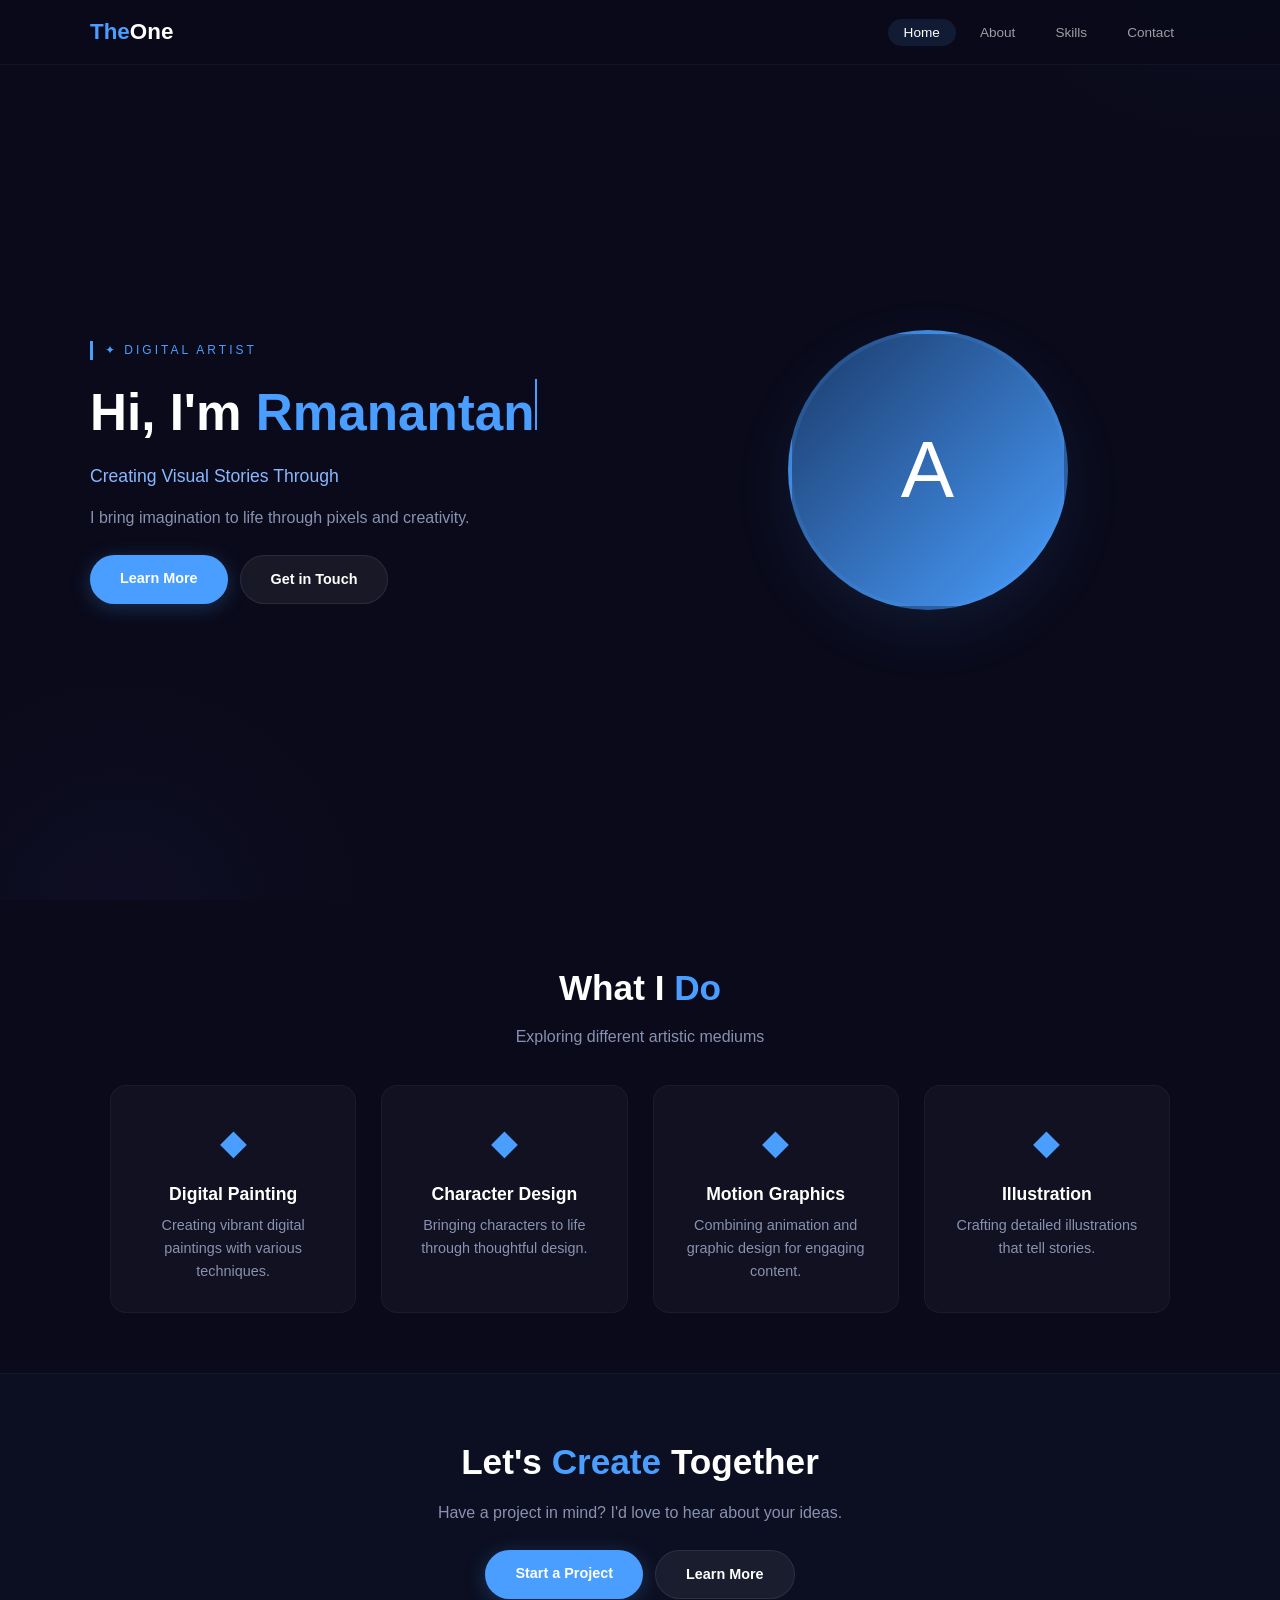
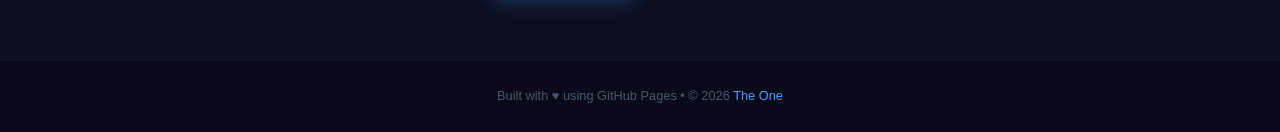
==== commit 5a9dc9b9: "index.html" ====
--- a/index.html
+++ b/index.html
@@ -3,7 +3,7 @@
 <head>
     <meta charset="UTF-8" />
     <meta name="viewport" content="width=device-width, initial-scale=1.0"/>
-    <title>Home | Digital Artist</title>
+    <title>Home | The One</title>
     <link rel="stylesheet" href="style.css" />
     <style>
         /* ===== RESET ===== */
@@ -35,7 +35,7 @@
             display: flex; justify-content: space-between; align-items: center;
             max-width: 1100px; margin: 0 auto;
         }
-        .logo { font-size: 1.3em; font-weight: 700; }
+        .logo { font-size: 1.4em; font-weight: 700; }
         .logo span { color: #4a9eff; }
         .nav-links { display: flex; gap: 8px; list-style: none; flex-wrap: wrap; }
         .nav-links a {
@@ -204,7 +204,7 @@
     <!-- ===== NAV ===== -->
     <nav class="navbar" id="navbar">
         <div class="nav">
-            <a href="index.html" class="logo"><span>Art</span>Studio</a>
+            <a href="index.html" class="logo"><span>The</span>One</a>
             <ul class="nav-links">
                 <li><a href="index.html" class="active">Home</a></li>
                 <li><a href="about.html">About</a></li>
@@ -257,7 +257,7 @@
 
     <!-- ===== FOOTER ===== -->
     <footer>
-        <p>Built with &hearts; using GitHub Pages &bull; &copy; 2026 <a href="index.html">TheOne</a></p>
+        <p>Built with &hearts; using GitHub Pages &bull; &copy; 2026 <a href="index.html">The One</a></p>
     </footer>
 
     <!-- ============================================
@@ -325,7 +325,7 @@
             initReveal();
         });
 
-        console.log('🎨 ArtStudio loaded!');
+        console.log(' The One loaded!');
     </script>
 
 </body>
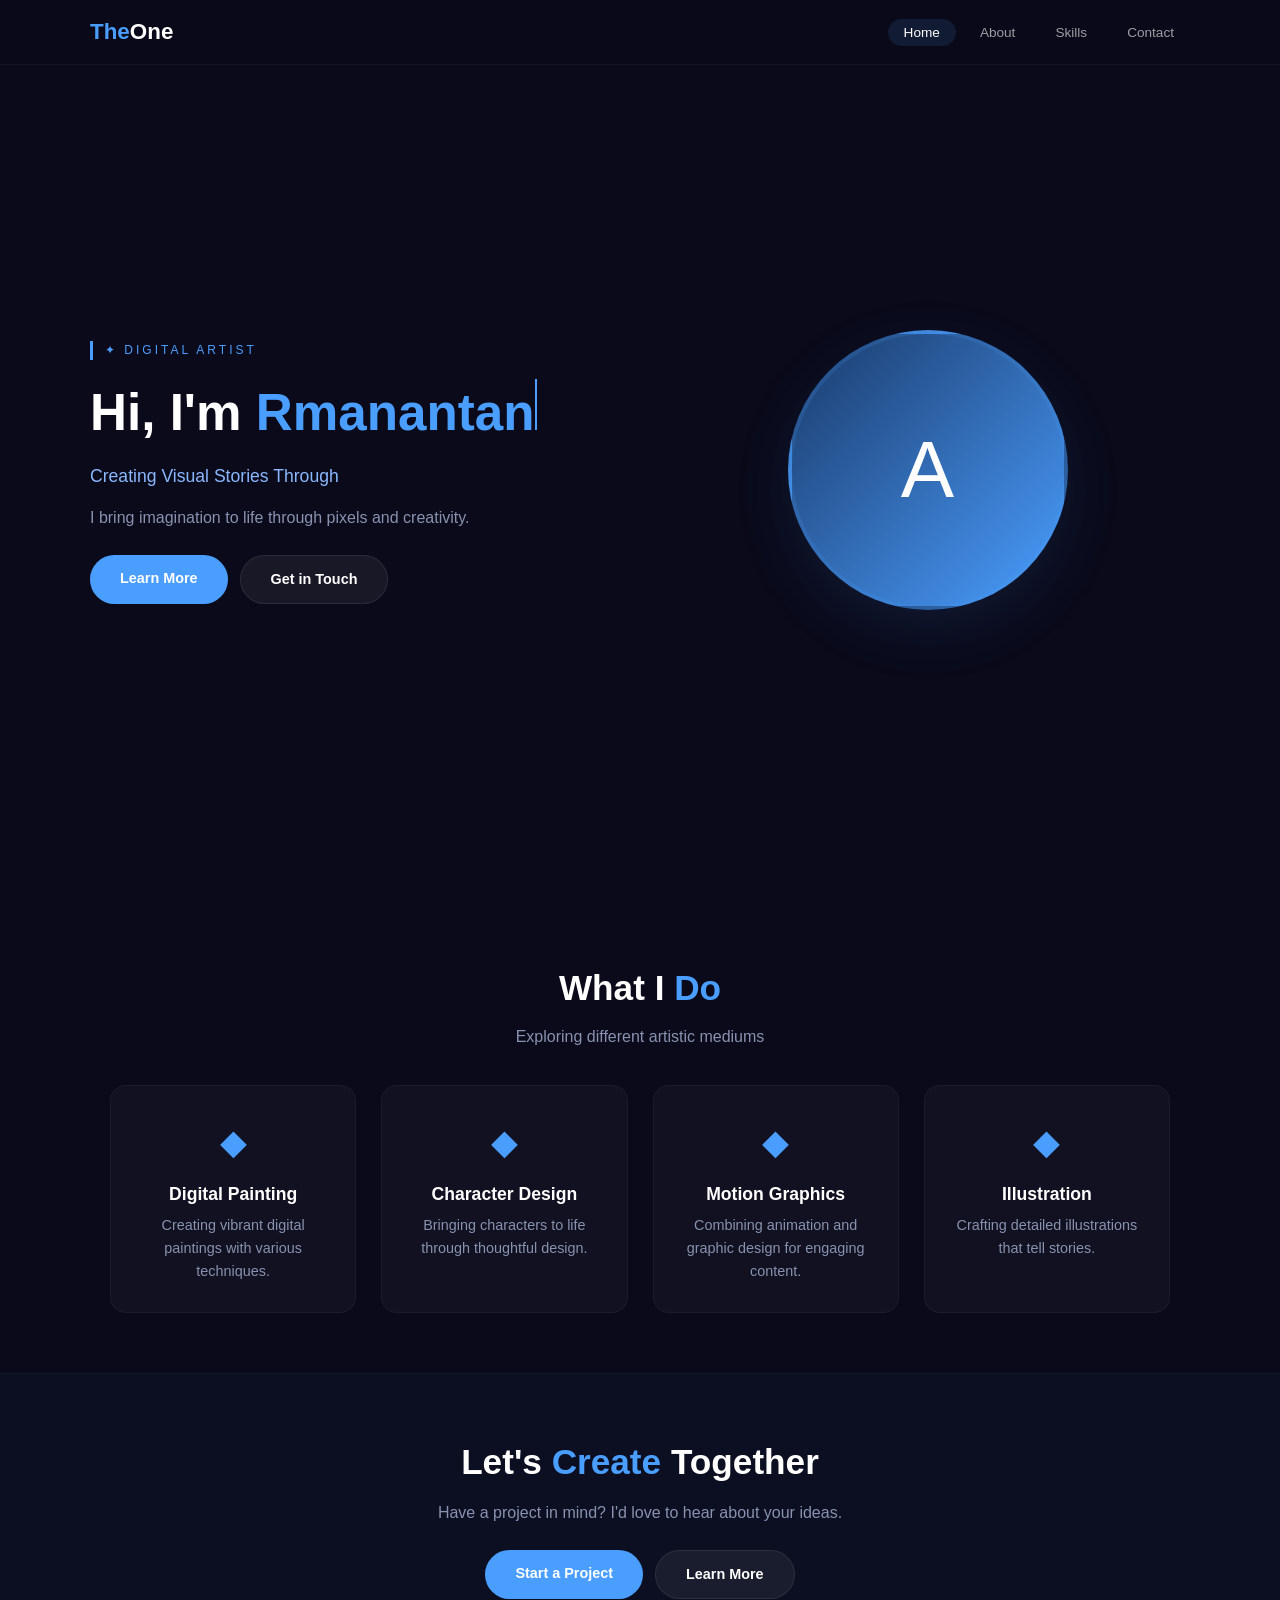
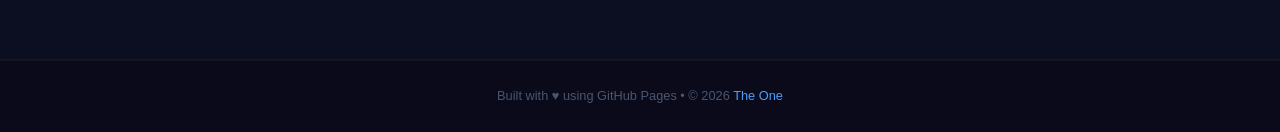
==== commit c0eb3592: "index.html" ====
--- a/index.html
+++ b/index.html
@@ -3,8 +3,7 @@
 <head>
     <meta charset="UTF-8" />
     <meta name="viewport" content="width=device-width, initial-scale=1.0"/>
-    <title>Home | The One</title>
-    <link rel="stylesheet" href="style.css" />
+    <title>The One | Digital Artist</title>
     <style>
         /* ===== RESET ===== */
         * { margin: 0; padding: 0; box-sizing: border-box; }
@@ -260,14 +259,13 @@
         <p>Built with &hearts; using GitHub Pages &bull; &copy; 2026 <a href="index.html">The One</a></p>
     </footer>
 
-    <!-- ============================================
+    <!-- ========================================
     JAVASCRIPT
-    ============================================ -->
+    ======================================== -->
     <script>
         // ===== NAVBAR SCROLL =====
         window.addEventListener('scroll', () => {
-            const navbar = document.getElementById('navbar');
-            navbar.classList.toggle('scrolled', window.scrollY > 50);
+            document.getElementById('navbar').classList.toggle('scrolled', window.scrollY > 50);
         });
 
         // ===== TYPING EFFECT =====
@@ -298,26 +296,15 @@
 
         // ===== REVEAL =====
         function initReveal() {
-            const els = document.querySelectorAll('.reveal');
-            function check() {
-                els.forEach(el => {
-                    if (el.getBoundingClientRect().top < window.innerHeight * 0.85) {
-                        el.classList.add('visible');
-                    }
-                });
-            }
-            window.addEventListener('scroll', check);
-            window.addEventListener('load', check);
-        }
-
-        // ===== SMOOTH SCROLL =====
-        document.querySelectorAll('a[href^="#"]').forEach(a => {
-            a.addEventListener('click', e => {
-                e.preventDefault();
-                const target = document.querySelector(a.getAttribute('href'));
-                if (target) target.scrollIntoView({ behavior: 'smooth' });
+            document.querySelectorAll('.reveal').forEach(el => {
+                const observer = new IntersectionObserver(entries => {
+                    entries.forEach(entry => {
+                        if (entry.isIntersecting) el.classList.add('visible');
+                    });
+                }, { threshold: 0.2 });
+                observer.observe(el);
             });
-        });
+        }
 
         // ===== INIT =====
         window.addEventListener('load', () => {
@@ -325,7 +312,7 @@
             initReveal();
         });
 
-        console.log(' The One loaded!');
+        console.log('🎨 The One loaded!');
     </script>
 
 </body>
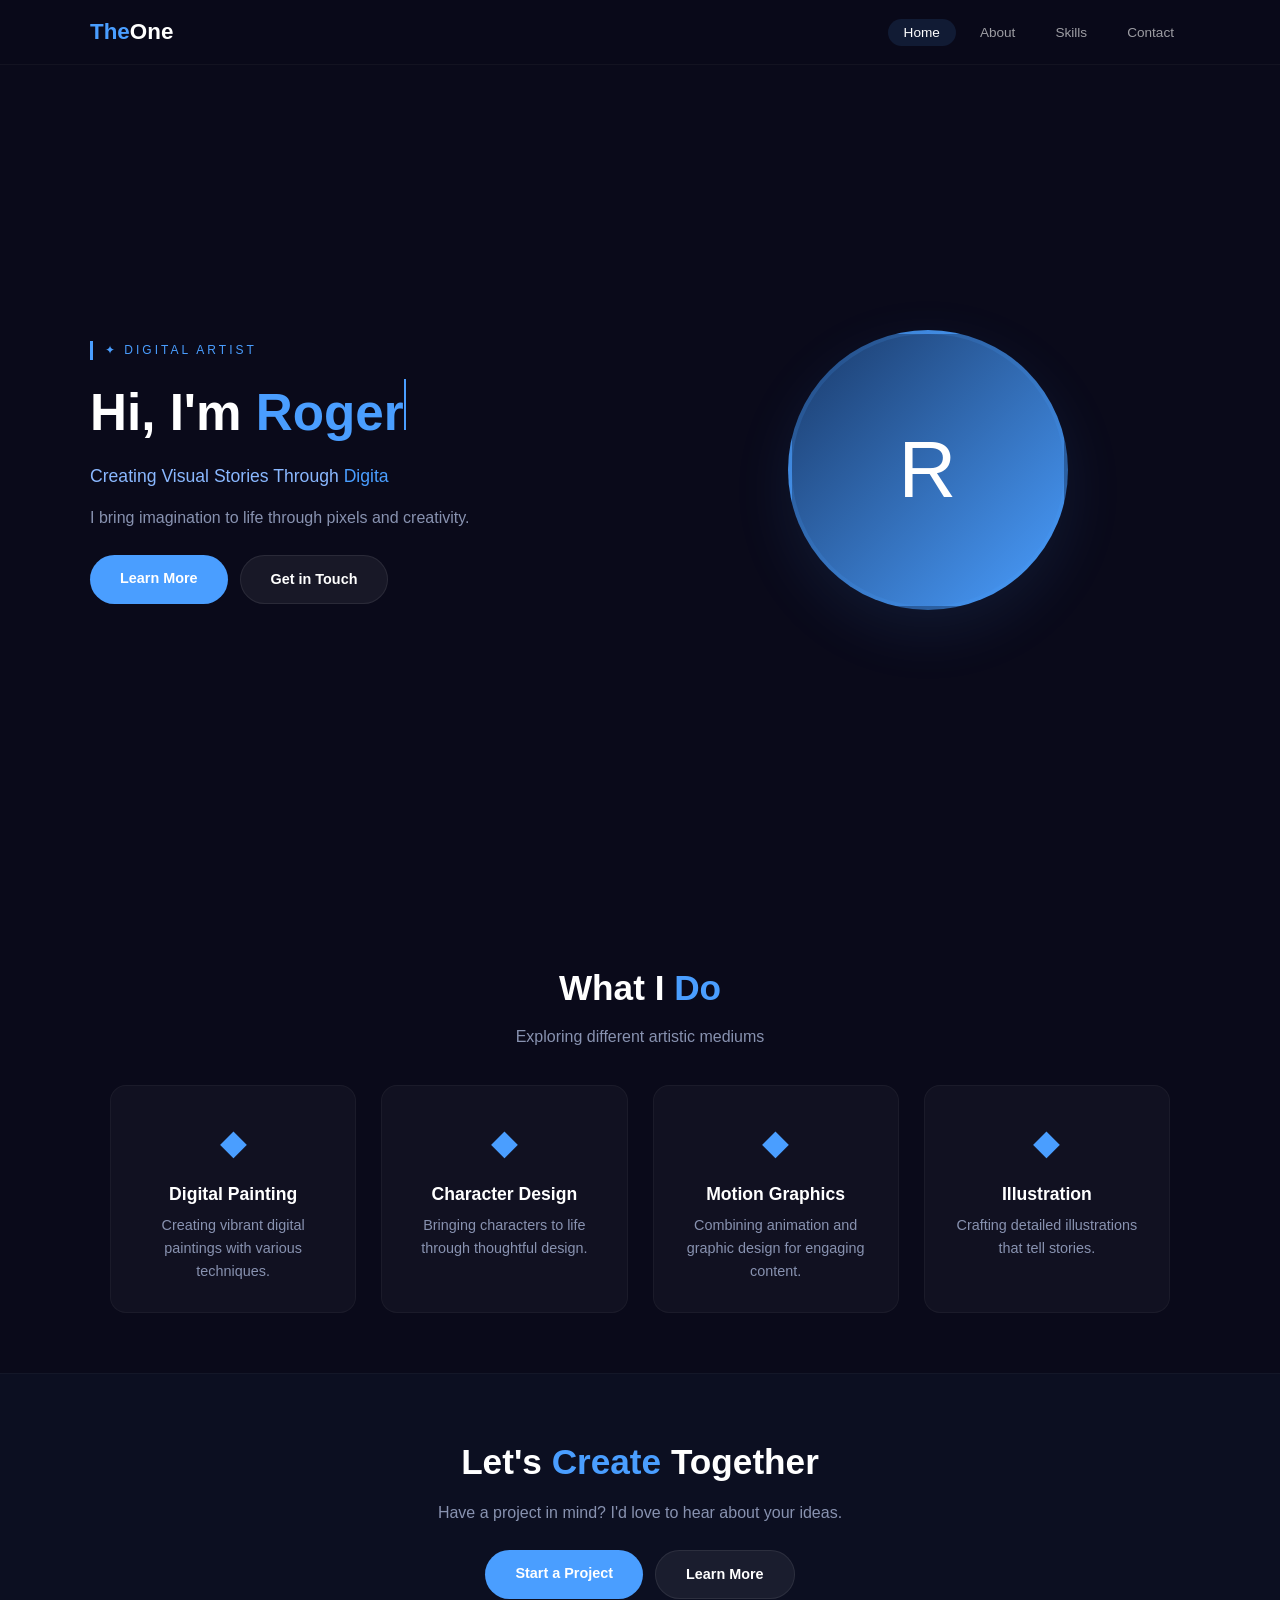
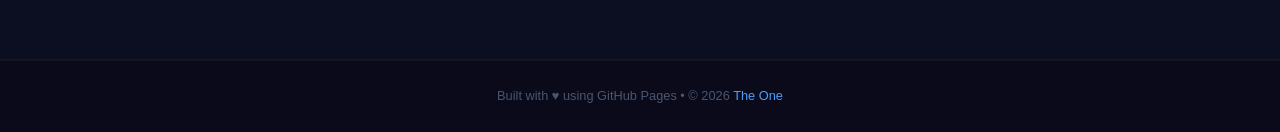
==== commit 43c634a1: "index.html" ====
--- a/index.html
+++ b/index.html
@@ -227,7 +227,7 @@
                 </div>
             </div>
             <div>
-                <div class="avatar float">A</div>
+                <div class="avatar float">R</div>
             </div>
         </div>
     </section>
@@ -272,7 +272,7 @@
         function initTyping() {
             const nameEl = document.getElementById('name');
             const roleEl = document.getElementById('role');
-            const nameText = 'Rmanantan';
+            const nameText = 'Roger';
             const roleText = 'Digital Art';
             let ni = 0, ri = 0;
             nameEl.textContent = '';
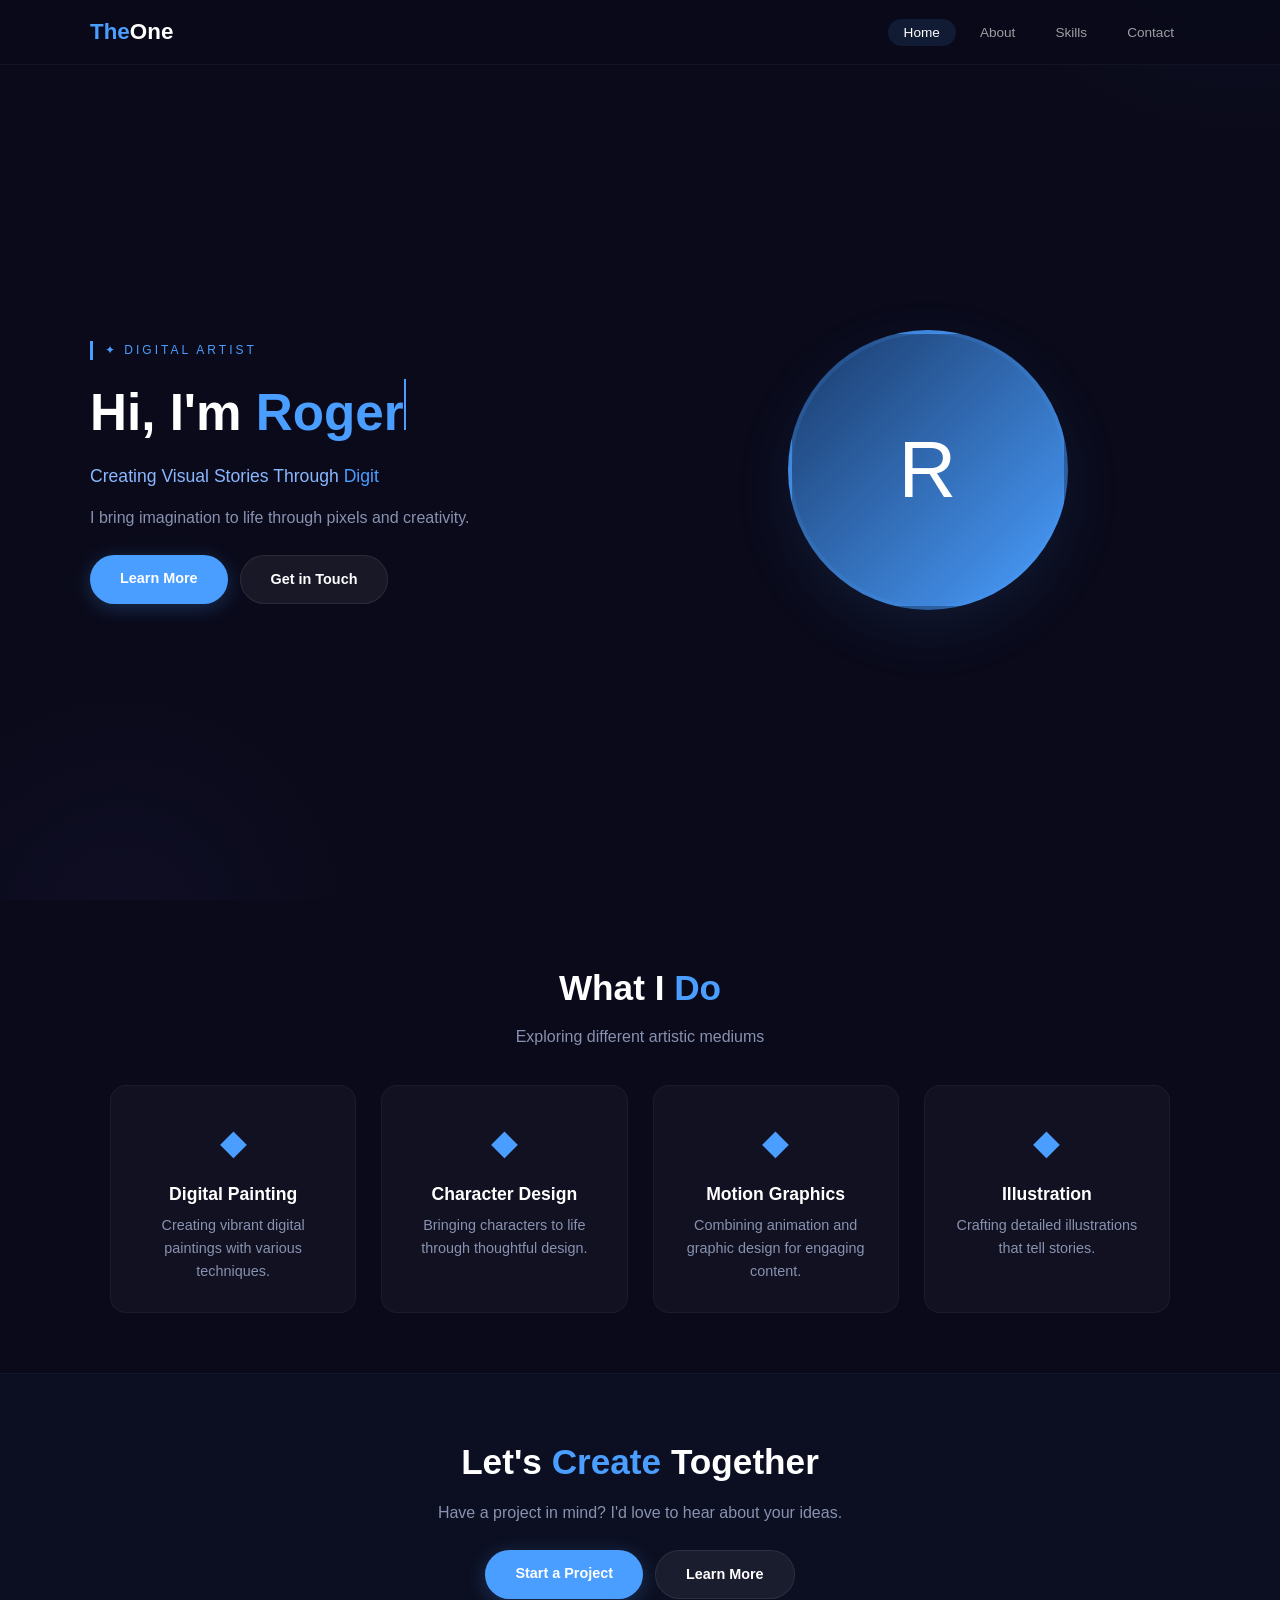
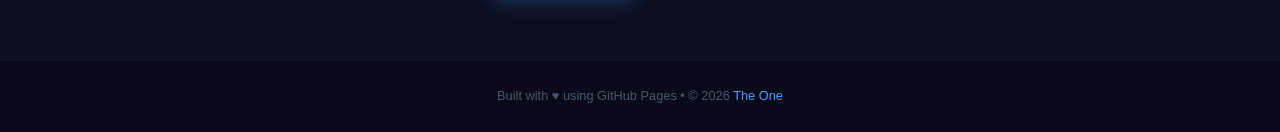
==== commit 6821739c: "index.html" ====
--- a/index.html
+++ b/index.html
@@ -3,7 +3,8 @@
 <head>
     <meta charset="UTF-8" />
     <meta name="viewport" content="width=device-width, initial-scale=1.0"/>
-    <title>The One | Digital Artist</title>
+    <title>The One | Home</title>
+    <link rel="stylesheet" href="style.css" />
     <style>
         /* ===== RESET ===== */
         * { margin: 0; padding: 0; box-sizing: border-box; }
@@ -18,6 +19,30 @@
         /* ===== SCROLLBAR ===== */
         ::-webkit-scrollbar { width: 6px; }
         ::-webkit-scrollbar-thumb { background: #4a9eff; border-radius: 10px; }
+
+        /* ===== LOADER ===== */
+        .loader {
+            position: fixed; top: 0; left: 0; width: 100%; height: 100%;
+            background: #0a0a1a; display: flex; justify-content: center; align-items: center;
+            z-index: 9999; transition: opacity 0.6s ease, visibility 0.6s ease;
+        }
+        .loader.hidden { opacity: 0; visibility: hidden; pointer-events: none; }
+        .loader-ring {
+            width: 50px; height: 50px;
+            border: 3px solid rgba(74,158,255,0.05);
+            border-top: 3px solid #4a9eff;
+            border-right: 3px solid #6c5ce7;
+            border-radius: 50%;
+            animation: spin 0.8s linear infinite;
+        }
+        @keyframes spin { to { transform: rotate(360deg); } }
+
+        /* ===== PROGRESS BAR ===== */
+        .progress-bar {
+            position: fixed; top: 0; left: 0; width: 0; height: 3px;
+            background: linear-gradient(90deg, #4a9eff, #6c5ce7);
+            z-index: 1001; transition: width 0.1s ease;
+        }
 
         /* ===== NAV ===== */
         .navbar {
@@ -200,6 +225,12 @@
 </head>
 <body>
 
+    <!-- ===== LOADER ===== -->
+    <div class="loader" id="loader"><div class="loader-ring"></div></div>
+
+    <!-- ===== PROGRESS BAR ===== -->
+    <div class="progress-bar" id="progressBar"></div>
+
     <!-- ===== NAV ===== -->
     <nav class="navbar" id="navbar">
         <div class="nav">
@@ -218,8 +249,8 @@
         <div class="hero-grid">
             <div>
                 <span class="badge">✦ Digital Artist</span>
-                <h1>Hi, I'm <span id="name">Roger</span><span class="cursor"></span></h1>
-                <p class="sub">Creating Visual Stories Through <span style="color:#4a9eff;" id="role">Digital Art</span></p>
+                <h1>Hi, I'm <span id="typedName">Roger</span><span class="cursor"></span></h1>
+                <p class="sub">Creating Visual Stories Through <span style="color:#4a9eff;" id="typedRole">Digital Art</span></p>
                 <p>I bring imagination to life through pixels and creativity.</p>
                 <div class="btns">
                     <a href="about.html" class="btn btn-primary">Learn More</a>
@@ -259,61 +290,8 @@
         <p>Built with &hearts; using GitHub Pages &bull; &copy; 2026 <a href="index.html">The One</a></p>
     </footer>
 
-    <!-- ========================================
-    JAVASCRIPT
-    ======================================== -->
-    <script>
-        // ===== NAVBAR SCROLL =====
-        window.addEventListener('scroll', () => {
-            document.getElementById('navbar').classList.toggle('scrolled', window.scrollY > 50);
-        });
-
-        // ===== TYPING EFFECT =====
-        function initTyping() {
-            const nameEl = document.getElementById('name');
-            const roleEl = document.getElementById('role');
-            const nameText = 'Roger';
-            const roleText = 'Digital Art';
-            let ni = 0, ri = 0;
-            nameEl.textContent = '';
-            roleEl.textContent = '';
-            function typeName() {
-                if (ni < nameText.length) {
-                    nameEl.textContent += nameText[ni++];
-                    setTimeout(typeName, 100);
-                } else {
-                    setTimeout(typeRole, 300);
-                }
-            }
-            function typeRole() {
-                if (ri < roleText.length) {
-                    roleEl.textContent += roleText[ri++];
-                    setTimeout(typeRole, 80);
-                }
-            }
-            typeName();
-        }
-
-        // ===== REVEAL =====
-        function initReveal() {
-            document.querySelectorAll('.reveal').forEach(el => {
-                const observer = new IntersectionObserver(entries => {
-                    entries.forEach(entry => {
-                        if (entry.isIntersecting) el.classList.add('visible');
-                    });
-                }, { threshold: 0.2 });
-                observer.observe(el);
-            });
-        }
-
-        // ===== INIT =====
-        window.addEventListener('load', () => {
-            initTyping();
-            initReveal();
-        });
-
-        console.log('🎨 The One loaded!');
-    </script>
+    <!-- ===== MAIN.JS ===== -->
+    <script src="main.js"></script>
 
 </body>
 </html>
--- a/style.css
+++ b/style.css
@@ -0,0 +1,770 @@
+/* ========================================
+   THEONE — Personal Portfolio
+   REVDev-Inspired Design
+   ======================================== */
+
+/* ===== RESET & BASE ===== */
+* {
+    margin: 0;
+    padding: 0;
+    box-sizing: border-box;
+}
+
+html {
+    scroll-behavior: smooth;
+}
+
+body {
+    font-family: 'Segoe UI', Tahoma, Geneva, Verdana, sans-serif;
+    background: #0a0a1a;
+    min-height: 100vh;
+    color: #fff;
+    line-height: 1.6;
+    overflow-x: hidden;
+}
+
+/* ===== SCROLLBAR ===== */
+::-webkit-scrollbar {
+    width: 8px;
+}
+::-webkit-scrollbar-track {
+    background: rgba(255, 255, 255, 0.03);
+}
+::-webkit-scrollbar-thumb {
+    background: linear-gradient(135deg, #4a9eff, #6c5ce7);
+    border-radius: 10px;
+}
+
+/* ===== SELECTION ===== */
+::selection {
+    background: #6c5ce7;
+    color: #fff;
+}
+
+/* ===== UTILITY ===== */
+.container {
+    max-width: 1100px;
+    margin: 0 auto;
+    padding: 0 20px;
+}
+
+.section-padding {
+    padding: 80px 20px;
+}
+
+.text-center {
+    text-align: center;
+}
+
+.highlight {
+    background: linear-gradient(135deg, #4a9eff, #6c5ce7);
+    -webkit-background-clip: text;
+    -webkit-text-fill-color: transparent;
+    background-clip: text;
+}
+
+.gradient-text {
+    background: linear-gradient(135deg, #4a9eff, #6c5ce7, #f093fb);
+    -webkit-background-clip: text;
+    -webkit-text-fill-color: transparent;
+    background-clip: text;
+}
+
+/* ===== NAVIGATION ===== */
+.navbar {
+    background: rgba(10, 10, 26, 0.92);
+    backdrop-filter: blur(20px);
+    padding: 18px 30px;
+    border-bottom: 1px solid rgba(255, 255, 255, 0.04);
+    position: fixed;
+    top: 0;
+    width: 100%;
+    z-index: 1000;
+    transition: all 0.3s;
+}
+
+.navbar.scrolled {
+    background: rgba(10, 10, 26, 0.98);
+    box-shadow: 0 5px 40px rgba(0, 0, 0, 0.4);
+}
+
+.nav-container {
+    max-width: 1100px;
+    margin: 0 auto;
+    display: flex;
+    justify-content: space-between;
+    align-items: center;
+}
+
+.nav-logo {
+    font-size: 1.6em;
+    font-weight: 700;
+    color: #fff;
+    text-decoration: none;
+    letter-spacing: 1px;
+}
+
+.nav-logo span {
+    background: linear-gradient(135deg, #4a9eff, #6c5ce7);
+    -webkit-background-clip: text;
+    -webkit-text-fill-color: transparent;
+    background-clip: text;
+}
+
+.nav-menu {
+    display: flex;
+    list-style: none;
+    gap: 8px;
+}
+
+.nav-menu a {
+    color: rgba(255, 255, 255, 0.6);
+    text-decoration: none;
+    padding: 8px 20px;
+    border-radius: 50px;
+    transition: all 0.3s;
+    font-size: 0.9em;
+    cursor: pointer;
+    font-weight: 500;
+}
+
+.nav-menu a:hover {
+    color: #fff;
+    background: rgba(74, 158, 255, 0.08);
+}
+
+.nav-menu a.active {
+    color: #fff;
+    background: linear-gradient(135deg, rgba(74, 158, 255, 0.15), rgba(108, 92, 231, 0.15));
+    border: 1px solid rgba(74, 158, 255, 0.15);
+}
+
+/* ===== HERO SECTION ===== */
+.hero {
+    min-height: 100vh;
+    display: flex;
+    align-items: center;
+    justify-content: center;
+    padding: 100px 20px 80px;
+    position: relative;
+    overflow: hidden;
+}
+
+.hero::before {
+    content: '';
+    position: absolute;
+    top: -50%;
+    right: -20%;
+    width: 600px;
+    height: 600px;
+    background: radial-gradient(circle, rgba(74, 158, 255, 0.05), transparent 70%);
+    border-radius: 50%;
+    pointer-events: none;
+}
+
+.hero::after {
+    content: '';
+    position: absolute;
+    bottom: -30%;
+    left: -10%;
+    width: 500px;
+    height: 500px;
+    background: radial-gradient(circle, rgba(108, 92, 231, 0.05), transparent 70%);
+    border-radius: 50%;
+    pointer-events: none;
+}
+
+.hero-container {
+    display: grid;
+    grid-template-columns: 1fr 1fr;
+    gap: 60px;
+    max-width: 1100px;
+    width: 100%;
+    align-items: center;
+    position: relative;
+    z-index: 1;
+}
+
+.hero-content {
+    animation: fadeInLeft 0.8s ease;
+}
+
+@keyframes fadeInLeft {
+    from {
+        opacity: 0;
+        transform: translateX(-30px);
+    }
+    to {
+        opacity: 1;
+        transform: translateX(0);
+    }
+}
+
+.hero-badge {
+    display: inline-block;
+    color: #4a9eff;
+    font-size: 0.8em;
+    margin-bottom: 15px;
+    letter-spacing: 3px;
+    text-transform: uppercase;
+    border-left: 3px solid #4a9eff;
+    padding-left: 12px;
+    font-weight: 600;
+}
+
+.hero-content .greeting {
+    font-size: 1.1em;
+    color: #8892b0;
+    margin-bottom: 5px;
+    font-weight: 300;
+}
+
+.hero-content h1 {
+    font-size: 4em;
+    margin-bottom: 5px;
+    line-height: 1.1;
+    font-weight: 700;
+}
+
+.hero-content h1 .highlight {
+    font-size: 1em;
+}
+
+.hero-content .subtitle {
+    color: #8ab8ff;
+    font-size: 1.3em;
+    margin-bottom: 20px;
+    font-weight: 300;
+    letter-spacing: 1px;
+}
+
+.hero-content p {
+    color: #8892b0;
+    font-size: 1.05em;
+    margin-bottom: 30px;
+    max-width: 500px;
+    line-height: 1.8;
+}
+
+.hero-buttons {
+    display: flex;
+    gap: 15px;
+    flex-wrap: wrap;
+}
+
+.btn {
+    padding: 14px 34px;
+    border-radius: 50px;
+    text-decoration: none;
+    font-weight: 600;
+    transition: all 0.3s;
+    display: inline-block;
+    border: none;
+    cursor: pointer;
+    font-size: 0.95em;
+}
+
+.btn-primary {
+    background: linear-gradient(135deg, #4a9eff, #6c5ce7);
+    color: #fff;
+    box-shadow: 0 4px 20px rgba(74, 158, 255, 0.25);
+}
+
+.btn-primary:hover {
+    transform: translateY(-3px);
+    box-shadow: 0 10px 40px rgba(74, 158, 255, 0.35);
+}
+
+.btn-secondary {
+    background: rgba(255, 255, 255, 0.05);
+    color: #fff;
+    border: 1px solid rgba(255, 255, 255, 0.1);
+}
+
+.btn-secondary:hover {
+    background: rgba(255, 255, 255, 0.1);
+    transform: translateY(-3px);
+}
+
+.btn-download {
+    background: transparent;
+    color: #fff;
+    border: 2px solid rgba(255, 255, 255, 0.15);
+    padding: 12px 30px;
+    border-radius: 50px;
+    text-decoration: none;
+    font-weight: 600;
+    transition: all 0.3s;
+    display: inline-block;
+    cursor: pointer;
+    font-size: 0.95em;
+}
+
+.btn-download:hover {
+    border-color: #4a9eff;
+    background: rgba(74, 158, 255, 0.08);
+    transform: translateY(-3px);
+}
+
+.hero-image {
+    display: flex;
+    justify-content: center;
+    align-items: center;
+    animation: fadeInRight 0.8s ease;
+}
+
+@keyframes fadeInRight {
+    from {
+        opacity: 0;
+        transform: translateX(30px);
+    }
+    to {
+        opacity: 1;
+        transform: translateX(0);
+    }
+}
+
+.hero-avatar {
+    width: 380px;
+    height: 380px;
+    border-radius: 50%;
+    background: linear-gradient(135deg, #1a2a4a, #2a1a5a);
+    display: flex;
+    justify-content: center;
+    align-items: center;
+    font-size: 120px;
+    font-weight: 700;
+    color: #fff;
+    border: 4px solid rgba(74, 158, 255, 0.15);
+    box-shadow: 0 20px 60px rgba(74, 158, 255, 0.1);
+    position: relative;
+    overflow: hidden;
+}
+
+.hero-avatar::before {
+    content: '';
+    position: absolute;
+    inset: -2px;
+    border-radius: 50%;
+    background: linear-gradient(135deg, #4a9eff, #6c5ce7, #4a9eff);
+    background-size: 300% 300%;
+    z-index: -1;
+    animation: gradientBorder 4s ease-in-out infinite;
+}
+
+@keyframes gradientBorder {
+    0%, 100% {
+        background-position: 0% 50%;
+    }
+    50% {
+        background-position: 100% 50%;
+    }
+}
+
+/* ===== PORTFOLIO SECTION ===== */
+.portfolio {
+    padding: 80px 20px;
+    max-width: 1100px;
+    margin: 0 auto;
+}
+
+.portfolio h2 {
+    text-align: center;
+    font-size: 2.8em;
+    margin-bottom: 10px;
+    font-weight: 700;
+}
+
+.portfolio .subtitle {
+    text-align: center;
+    color: #8892b0;
+    margin-bottom: 50px;
+    font-size: 1.1em;
+    font-weight: 300;
+}
+
+.portfolio-grid {
+    display: grid;
+    grid-template-columns: repeat(auto-fit, minmax(300px, 1fr));
+    gap: 30px;
+}
+
+.portfolio-box {
+    background: rgba(255, 255, 255, 0.03);
+    border-radius: 20px;
+    overflow: hidden;
+    border: 1px solid rgba(255, 255, 255, 0.04);
+    transition: all 0.4s;
+    position: relative;
+}
+
+.portfolio-box:hover {
+    transform: translateY(-8px);
+    border-color: rgba(74, 158, 255, 0.15);
+    box-shadow: 0 20px 50px rgba(0, 0, 0, 0.3);
+}
+
+.portfolio-box .portfolio-image {
+    width: 100%;
+    height: 220px;
+    background: linear-gradient(135deg, #1a2a4a, #2a1a5a);
+    display: flex;
+    justify-content: center;
+    align-items: center;
+    font-size: 3em;
+    color: rgba(255, 255, 255, 0.1);
+    position: relative;
+    overflow: hidden;
+}
+
+.portfolio-box .portfolio-image .placeholder-icon {
+    font-size: 4em;
+    color: rgba(74, 158, 255, 0.15);
+}
+
+.portfolio-box .portfolio-image img {
+    width: 100%;
+    height: 100%;
+    object-fit: cover;
+}
+
+.portfolio-layer {
+    padding: 25px 25px 30px;
+}
+
+.portfolio-layer h4 {
+    font-size: 1.2em;
+    margin-bottom: 8px;
+    color: #fff;
+    font-weight: 600;
+}
+
+.portfolio-layer p {
+    color: #8892b0;
+    font-size: 0.95em;
+    line-height: 1.7;
+    font-weight: 300;
+}
+
+.portfolio-layer .tags {
+    display: flex;
+    flex-wrap: wrap;
+    gap: 8px;
+    margin-top: 12px;
+}
+
+.portfolio-layer .tags span {
+    background: rgba(74, 158, 255, 0.08);
+    color: #8ab8ff;
+    padding: 4px 14px;
+    border-radius: 50px;
+    font-size: 0.75em;
+    border: 1px solid rgba(74, 158, 255, 0.06);
+}
+
+/* ===== STATS SECTION ===== */
+.stats {
+    background: rgba(255, 255, 255, 0.02);
+    border-top: 1px solid rgba(255, 255, 255, 0.03);
+    border-bottom: 1px solid rgba(255, 255, 255, 0.03);
+    padding: 60px 20px;
+}
+
+.stats-container {
+    max-width: 1100px;
+    margin: 0 auto;
+    display: grid;
+    grid-template-columns: repeat(3, 1fr);
+    gap: 40px;
+    text-align: center;
+}
+
+.stat-item h2 {
+    font-size: 2.8em;
+    font-weight: 700;
+    background: linear-gradient(135deg, #4a9eff, #6c5ce7);
+    -webkit-background-clip: text;
+    -webkit-text-fill-color: transparent;
+    background-clip: text;
+}
+
+.stat-item p {
+    color: #8892b0;
+    font-size: 0.9em;
+    margin-top: 5px;
+    font-weight: 300;
+    letter-spacing: 1px;
+}
+
+/* ===== ABOUT SECTION ===== */
+.about {
+    padding: 80px 20px;
+    max-width: 1100px;
+    margin: 0 auto;
+    display: grid;
+    grid-template-columns: 1fr 1fr;
+    gap: 60px;
+    align-items: center;
+}
+
+.about-content h2 {
+    font-size: 2.8em;
+    margin-bottom: 10px;
+    font-weight: 700;
+}
+
+.about-content .tagline {
+    color: #8ab8ff;
+    font-size: 1.2em;
+    margin-bottom: 20px;
+    font-weight: 300;
+    letter-spacing: 1px;
+}
+
+.about-content p {
+    color: #8892b0;
+    font-size: 1.05em;
+    line-height: 1.8;
+    margin-bottom: 15px;
+}
+
+.about-image {
+    display: flex;
+    justify-content: center;
+    align-items: center;
+}
+
+.about-avatar {
+    width: 300px;
+    height: 300px;
+    border-radius: 50%;
+    background: linear-gradient(135deg, #1a2a4a, #2a1a5a);
+    display: flex;
+    justify-content: center;
+    align-items: center;
+    font-size: 80px;
+    font-weight: 700;
+    color: #fff;
+    border: 4px solid rgba(74, 158, 255, 0.1);
+    box-shadow: 0 20px 60px rgba(74, 158, 255, 0.05);
+    position: relative;
+}
+
+.about-avatar::before {
+    content: '';
+    position: absolute;
+    inset: -2px;
+    border-radius: 50%;
+    background: linear-gradient(135deg, #4a9eff, #6c5ce7, #4a9eff);
+    background-size: 300% 300%;
+    z-index: -1;
+    animation: gradientBorder 4s ease-in-out infinite;
+}
+
+/* ===== CONTACT SECTION ===== */
+.contact {
+    padding: 80px 20px;
+    max-width: 800px;
+    margin: 0 auto;
+}
+
+.contact h2 {
+    text-align: center;
+    font-size: 2.8em;
+    margin-bottom: 10px;
+    font-weight: 700;
+}
+
+.contact .subtitle {
+    text-align: center;
+    color: #8892b0;
+    margin-bottom: 40px;
+    font-size: 1.1em;
+    font-weight: 300;
+}
+
+.contact-form {
+    background: rgba(255, 255, 255, 0.03);
+    border-radius: 24px;
+    padding: 50px;
+    border: 1px solid rgba(255, 255, 255, 0.04);
+}
+
+.contact-form .form-group {
+    margin-bottom: 20px;
+}
+
+.contact-form .form-group label {
+    display: block;
+    color: #8ab8ff;
+    margin-bottom: 8px;
+    font-size: 0.9em;
+    font-weight: 500;
+}
+
+.contact-form .form-group input,
+.contact-form .form-group textarea {
+    width: 100%;
+    padding: 14px 18px;
+    border-radius: 12px;
+    border: 1px solid rgba(255, 255, 255, 0.06);
+    background: rgba(255, 255, 255, 0.03);
+    color: #fff;
+    font-size: 1em;
+    font-family: inherit;
+    transition: all 0.3s;
+}
+
+.contact-form .form-group input:focus,
+.contact-form .form-group textarea:focus {
+    outline: none;
+    border-color: #4a9eff;
+    background: rgba(74, 158, 255, 0.05);
+    box-shadow: 0 0 20px rgba(74, 158, 255, 0.05);
+}
+
+.contact-form .form-group input::placeholder,
+.contact-form .form-group textarea::placeholder {
+    color: rgba(255, 255, 255, 0.2);
+}
+
+.contact-form .form-group textarea {
+    resize: vertical;
+    min-height: 140px;
+}
+
+/* ===== FOOTER ===== */
+footer {
+    text-align: center;
+    padding: 30px 20px;
+    color: #495670;
+    font-size: 0.85em;
+    border-top: 1px solid rgba(255, 255, 255, 0.03);
+}
+
+footer a {
+    color: #4a9eff;
+    text-decoration: none;
+}
+
+footer a:hover {
+    text-decoration: underline;
+}
+
+/* ========================================
+   RESPONSIVE
+   ======================================== */
+
+@media (max-width: 968px) {
+    .hero-container {
+        grid-template-columns: 1fr;
+        text-align: center;
+    }
+
+    .hero-content p {
+        margin: 0 auto 30px;
+    }
+
+    .hero-buttons {
+        justify-content: center;
+    }
+
+    .hero-avatar {
+        width: 260px;
+        height: 260px;
+        font-size: 80px;
+    }
+
+    .about {
+        grid-template-columns: 1fr;
+        text-align: center;
+    }
+
+    .about-content p {
+        margin: 0 auto 15px;
+        max-width: 600px;
+    }
+
+    .about-avatar {
+        width: 220px;
+        height: 220px;
+        font-size: 55px;
+    }
+
+    .stats-container {
+        grid-template-columns: repeat(3, 1fr);
+    }
+}
+
+@media (max-width: 768px) {
+    .nav-container {
+        flex-direction: column;
+        gap: 10px;
+    }
+
+    .nav-menu {
+        gap: 5px;
+        flex-wrap: wrap;
+        justify-content: center;
+    }
+
+    .nav-menu a {
+        padding: 6px 14px;
+        font-size: 0.8em;
+    }
+
+    .hero-content h1 {
+        font-size: 2.8em;
+    }
+
+    .hero-avatar {
+        width: 200px;
+        height: 200px;
+        font-size: 60px;
+    }
+
+    .portfolio-grid {
+        grid-template-columns: 1fr;
+    }
+
+    .stats-container {
+        grid-template-columns: 1fr;
+        gap: 20px;
+    }
+
+    .contact-form {
+        padding: 30px 20px;
+    }
+}
+
+@media (max-width: 480px) {
+    .hero-content h1 {
+        font-size: 2.2em;
+    }
+
+    .hero-buttons {
+        flex-direction: column;
+        align-items: center;
+    }
+
+    .hero-buttons .btn {
+        width: 100%;
+        max-width: 250px;
+    }
+
+    .hero-avatar {
+        width: 160px;
+        height: 160px;
+        font-size: 45px;
+    }
+
+    .about-avatar {
+        width: 160px;
+        height: 160px;
+        font-size: 40px;
+    }
+
+    .portfolio-box .portfolio-image {
+        height: 160px;
+    }
+   }
